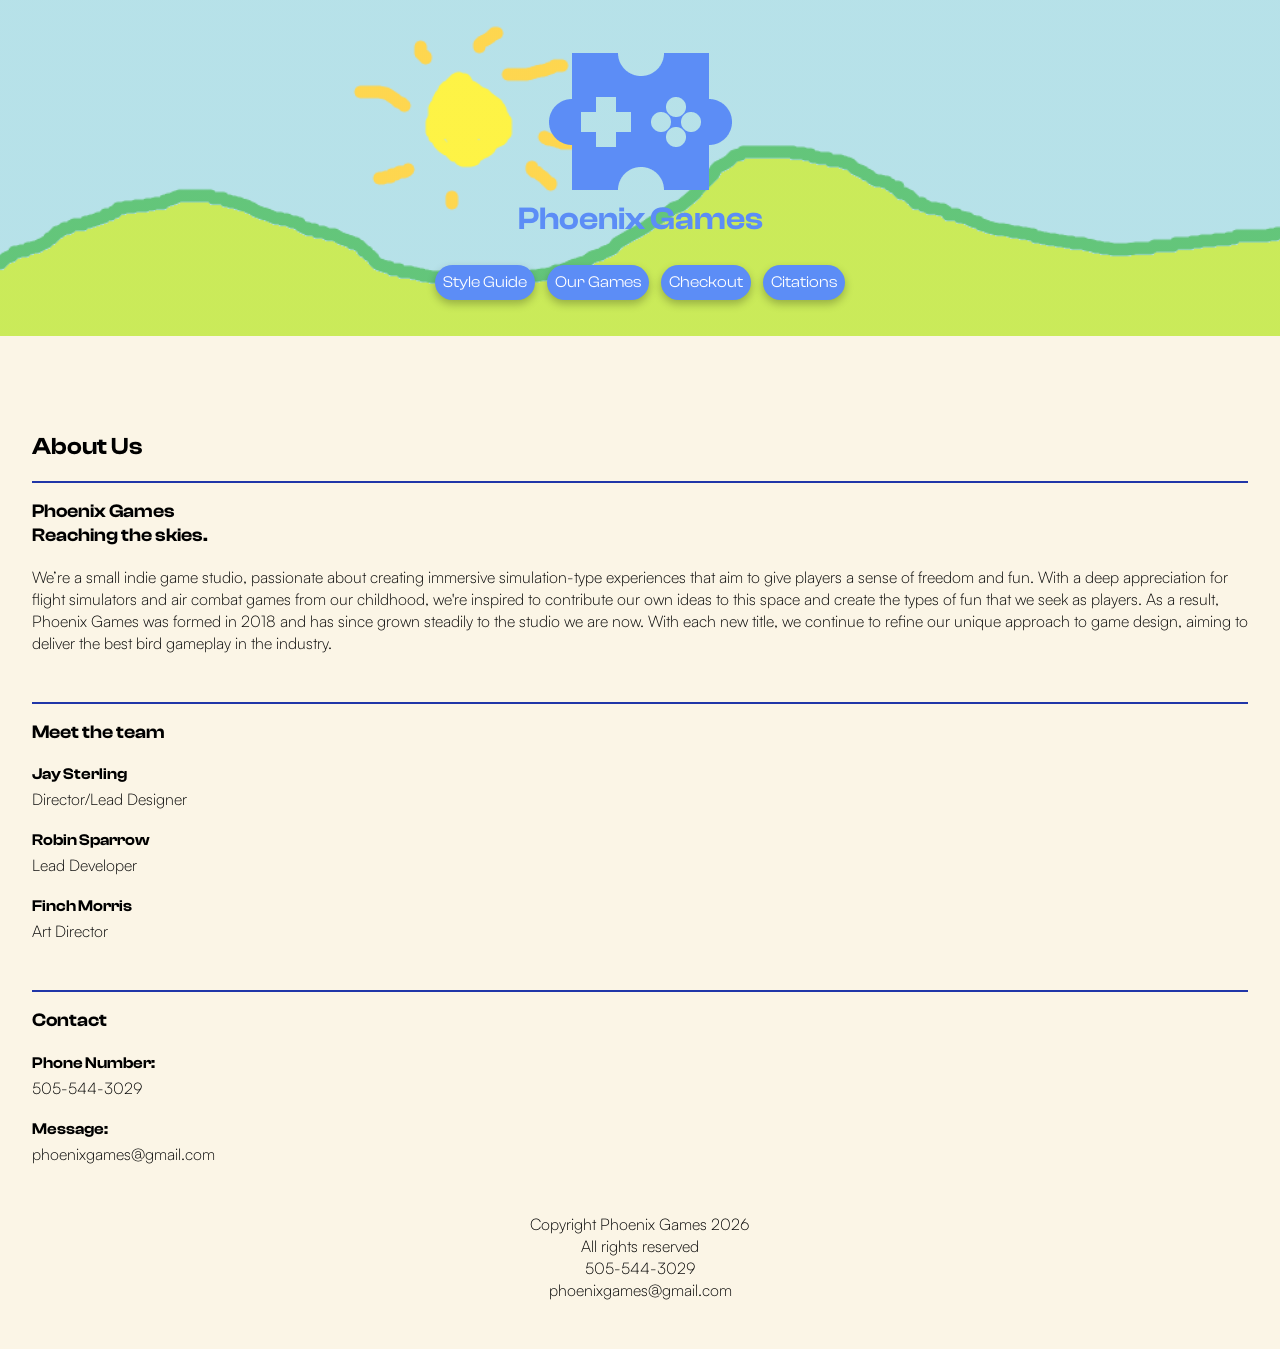
==== P1-Style_Guide_Template/P1-Style_Guide_Template/about.html @ 2de5372e "Added about page & basic footer" ====
<!doctype html>
<html lang="en">
  <head>
    <meta charset="utf-8" />
    <title>About Us</title>

    <link href="css/main.css" type="text/css" rel="stylesheet" />
    <link href="css/fonts.css" type="text/css" rel="stylesheet" />
  </head>

  <body>
    <header>
          <div class="main-nav">
            <div class="logo-items">
              <h1>
                <!-- **TO CHANGE HERO IMAGE TO AN ACTUAL HERO IMAGE -->
                <img class="logo-image" src="img/CompanyLogo.png" alt="Company Logo" /> <br />
                Phoenix Games
              </h1>
            </div>
            <nav class="nav-buttons">
              <a href="index.html" class="button-nav"> Style Guide</a>
              <a href="product-listing.html" class="button-nav">Our Games</a>
              <a href="checkout.html" class="button-nav">Checkout</a>
              <a href="index.html#citations" class="button-nav">Citations</a>
            </nav>
          </div>
    </header>

    <section id="company">
      <h2>About Us</h2>

      <section class="element">
        <h3>Phoenix Games <br /> Reaching the skies.</h3>
        <p>
          We’re a small indie game studio, passionate about creating immersive simulation-type experiences that aim to give players a sense of freedom and fun.
          With a deep appreciation for flight simulators and air combat games from our childhood, we're inspired to contribute our own ideas to this space and create the types of fun that we seek as players.
          As a result, Phoenix Games was formed in 2018 and has since grown steadily to the studio we are now. With each new title, we continue to refine our unique approach to game design, aiming to deliver the best bird gameplay in the industry.
        </p>
      </section>

      <section class="element">
        <h3>Meet the team</h3>

        <h4>Jay Sterling</h4>
        <p>Director/Lead Designer</p>

        <h4>Robin Sparrow</h4>
        <p>Lead Developer</p>

        <h4>Finch Morris</h4>
        <p>Art Director</p>
      </section>

      <section class="element">
        <h3>Contact</h3>
        <h4>Phone Number: </h4>
        <p>505-544-3029</p>

        <h4>Message: </h4>
        <p>phoenixgames@gmail.com</p>
      </section>

      <footer>
        <p class="footer-info">
            Copyright Phoenix Games 2026<br />
            All rights reserved<br />
            505-544-3029<br />
            phoenixgames@gmail.com
        </p>
      </footer>
  </body>
</html>
---- P1-Style_Guide_Template/P1-Style_Guide_Template/css/main.css ----
/*
  STYLE GUIDE STYLING 
  Default styling for the style guide 
*/
body {
  background-color: #fbf5e6;
  font-family: "Satoshi";
  font-weight: normal;
  margin: 0;
  padding: 2rem;
}

.element {
  padding-bottom: 2rem;
  border-top-width: 0.15rem;
  border-top-style: solid;
  border-top-color: #2036a8;
}

h1,
h2,
h3,
h4,
h5,
h6 {
  font-family: "Clash Display";
  font-weight: bold;
}

h1 {
  color: #5c8df6;
}

h2 {
  margin-top: 6rem;
}

h3 {
  margin-top: 1rem;
}

h4 {
  margin-bottom: 0.25rem;
}

p {
  font-family: "Satoshi";
  font-weight: lighter;
  margin-top: 0;
}

/* In-text links */
p a {
  color: #5c8df6;
  transition-duration: 0.5s;
}

p a:hover,
p a:focus {
  color: #ff7a00;
  text-decoration: none;
}

nav a {
  color: #5c8df6;
  transition-duration: 0.5s;
}

nav a:hover,
nav a:focus {
  color: #ff7a00;
  text-decoration: none;
}

code {
  background-color: #5c8df680; /* '80' at the end means 50% opacity */
  color: #2036a8;
  padding: 0.5rem;
  display: block;
}

/* 
  INTERACTIVE ELEMENTS -------------------
*/

/* Styling for the input buttons */
.button-input {
  display: inline-block;
  padding: 0.5rem;

  color: white;
  background-color: #ff7a00;

  text-decoration: none;
  font-family: "Clash Display";

  border-radius: 25px;
  box-shadow: 0 4px 8px rgba(0, 0, 0, 0.2); /* horizontal offset | vertical offset | blur radius | color */

  transition-duration: 0.5s;
}

.button-input:hover,
.button-input:focus,
.submit-button:hover,
.submit-button:focus,
.reset-button:hover,
.reset-button:focus {
  color: white;
  /* background-color: #FFD21F; */
  scale: 1.05;
}

.button-input:active,
.submit-button:active,
.reset-button:active,
.button-nav:active {
  filter: brightness(0.75);
}

/* Styling for the navigation buttons */
.button-nav {
  display: inline-block;
  padding: 0.5rem;
  margin: 0.25rem;

  color: white;
  background-color: #5c8df6;

  text-decoration: none;
  font-family: "Clash Display";

  border-radius: 25px;
  box-shadow: 0 4px 8px rgba(0, 0, 0, 0.25); /* horizontal offset | vertical offset | blur radius | color */

  transition-duration: 0.5s;
}

.button-nav:hover,
.button-nav:focus {
  color: white;
  background-color: #2036a8;
  scale: 1.05;
}

/* Submit Button */
.submit-button {
  display: inline-block;
  padding: 0.5rem;

  color: white;
  background-color: #ff7a00;

  text-decoration: none;
  font-family: "Clash Display";

  border-radius: 25px;
  box-shadow: 0 4px 8px rgba(0, 0, 0, 0.2); /* horizontal offset | vertical offset | blur radius | color */

  transition-duration: 0.5s;

  border: none;
  outline: none;
}

/* Reset Button */
.reset-button {
  display: inline-block;
  padding: 0.5rem;

  color: white;
  background-color: #5c8df6;

  text-decoration: none;
  font-family: "Clash Display";

  border-radius: 25px;
  box-shadow: 0 4px 8px rgba(0, 0, 0, 0.2); /* horizontal offset | vertical offset | blur radius | color */

  transition-duration: 0.5s;

  border: none;
  outline: none;
}

/* Image Link */
.image-link {
  transition-duration: 0.5s;
  object-fit: cover;
  object-position: center;
}

.image-link:hover,
.image-link:focus,
.button-nav:hover,
.button-nav:focus {
  /* background-color: #FFD21F; */
  scale: 1.05;
}

.button-nav-alt:hover,
.button-nav-alt:focus {
  background-color: #2036a8;
  scale: 1.05;
  box-shadow: 0 4px 8px rgba(0, 0, 0, 0.25);
  transition-duration: 0.25s;
}

/* Form Stuff */
form {
  /* margin-top: 0.25rem; */
  padding: 0.5rem;
}

/* Radio Inputs: */

/* This forum was used for reference on chaning the appearance of radio buttons: 
https://stackoverflow.com/questions/4253920/how-do-i-change-the-color-of-radio-buttons */
input[type="radio"]:after {
  width: 15px;
  height: 15px;
  border-radius: 15px;
  top: -2px;
  left: -1px;
  position: relative;
  background-color: #5c8df6;
  content: "";
  display: inline-block;
  visibility: visible;
  border: 2px solid #2036a8;
  place-content: center;
  vertical-align: middle;
  transition-duration: 0.25s;
}

input[type="radio"]:checked:after {
  position: relative;
  background-color: #ffd21f;
  border: 2px solid #ff7a00;
}

input[type="radio"]:not(:disabled):hover {
  scale: 1.05;
  box-shadow: 0 4px 8px rgba(0, 0, 0, 0.25);
  transition-duration: 0.25s;
}

/* Text Inputs */
.form-input {
  font-family: "Satoshi";
  background-color: #5c8df6;
  border: 2px solid #2036a8;
  padding: 0.5rem;
  margin-top: 0.5rem;
  transition-duration: 0.5s;
  width: 20rem;
  border-radius: 0.5rem;
}

.form-input:active,
.form-input:hover,
.form-input:focus {
  outline: none;
  background-color: #ffd21f;
  border: 2px solid #ff7a00;
  color: black;
  box-shadow: inset 0 4px 8px rgba(0, 0, 0, 0.25);
}

/* To learn how to edit the style of placeholder text in an input text area, I referred to this online forum:
https://stackoverflow.com/questions/43793639/change-placeholder-text-color-of-textarea */
.form-input::placeholder {
  color: white;
}

/* To learn how to edit the style a textarea when inputted, I referred to this online documentation:
https://developer.mozilla.org/en-US/docs/Web/CSS/Reference/Selectors/:placeholder-shown */
.form-input:not(:placeholder-shown) {
  border: 2px solid #ff7a00;
  background-color: #ffd21f;
  color: black;
  transition-duration: 0.5s;
}

label {
  font-weight: bold;
  color: #5c8df6;
}

/* 
  TEXT ELEMENTS -------------------
*/

/* 
  COMBINED ELEMENTS -------------------
*/

.main-nav {
  display: flex;
  flex-direction: column;
  align-items: center;
  text-align: center;
  margin-bottom: 2rem;
  padding: 2rem;
  background-image:
    linear-gradient(
      to right,
      rgba(251, 245, 230, 0.3) 33%,
      rgba(251, 245, 230, 0.3)
    ),
    url("../img/SkyBanner.png");
  background-repeat: no-repeat;
  background-size: cover;

  /* Pushes header to screen edge, while keeping page padding */
  width: 100%;
  margin-left: -2rem;
  margin-top: -2rem;
}

.product-name {
  color: #ff7a00;
}

.product-image {
  border-radius: 1em;
  border: 0.2em solid #ffd21f;
}

.product-list-flexbox {
  display: flex;
  gap: 20px;
  flex-wrap: wrap;
}

.product-list-description {
  max-width: 20rem;
}

.product-list-item {
  text-decoration: none;
  transition-duration: 0.5s;
  max-width: 20rem;
}

.product-list-item:hover,
.product-list-item:focus {
  scale: 1.05;
}

.flex-container {
  display: flex;
  gap: 20px;
  flex-wrap: wrap;
}

.half-screen-element {
  padding-bottom: 2rem;
  border-top-width: 0.15rem;
  width: 40%;
}

.checkout-table {
  border: 3px solid #ff7a00;
  border-collapse: separate;
  border-spacing: 0;
  background-color: white;
  border-radius: 25px;
  overflow: hidden;
  box-shadow: 0 4px 8px rgba(0, 0, 0, 0.2);
  font-family: "Satoshi";
  margin-bottom: 1.5rem;
}

.game-cell {
  text-align: center;
}

.game-name {
  display: block;
  font-family: "Clash Display";
  color: #ff7a00;
  font-weight: bold;
}

.checkout-table th {
  background-color: #5c8df6;
  color: white;
  font-family: "Clash Display";
  padding: 1rem;
  text-align: center;
  font-size: 1.1rem;
}

.checkout-table td {
  position: relative;
  padding: 1rem;
  margin: 0 auto;
}

.checkout-table img {
  display: block;
  width: 8em;
  margin: 0.5rem auto 0;
  border-radius: 1em;
  border: 0.2em solid #ffd21f;
}
.total-row th {
  background-color: #ffd21f;
  color: #2036a8;
}

.logo-items img {
  width: 20vw;
  max-width: 183px;
  height: auto;
}

footer {
  text-align: center;
}
---- P1-Style_Guide_Template/P1-Style_Guide_Template/css/fonts.css ----
/* Clash Display */
@font-face {
    font-family: 'Clash Display';
    font-weight: 400;
    font-style: normal;
    src: url('../fonts/Clash Display/ClashDisplay-Regular.otf');
}

@font-face {
    font-family: 'Clash Display';
    font-weight: 500;
    font-style: normal;
    src: url('../fonts/Clash Display/ClashDisplay-Medium.otf');
}

@font-face {
    font-family: 'Clash Display';
    font-weight: 300;
    font-style: normal;
    src: url('../fonts/Clash Display/ClashDisplay-Light.otf');
}

@font-face {
    font-family: 'Clash Display';
    font-weight: 200;
    font-style: normal;
    src: url('../fonts/Clash Display/ClashDisplay-Extralight.otf');
}

@font-face {
    font-family: 'Clash Display';
    font-weight: 900;
    font-style: normal;
    src: url('../fonts/Clash Display/ClashDisplay-Bold.otf');
}

@font-face {
    font-family: 'Clash Display';
    font-weight: 700;
    font-style: normal;
    src: url('../fonts/Clash Display/ClashDisplay-Semibold.otf');
}


/* Satoshi */

@font-face {
    font-family: 'Satoshi';
    font-weight: 300;
    font-style: normal;
    src: url('../fonts/Satoshi/Satoshi-Light.otf');
}

@font-face {
    font-family: 'Satoshi';
    font-weight: 400;
    font-style: normal;
    src: url('../fonts/Satoshi/Satoshi-Regular.otf');
}

@font-face {
    font-family: 'Satoshi';
    font-weight: 400;
    font-style: italic;
    src: url('../fonts/Satoshi/Satoshi-Italic.otf');
}

@font-face {
    font-family: 'Satoshi';
    font-weight: 500;
    font-style: normal;
    src: url('../fonts/Satoshi/Satoshi-Medium.otf');
}

@font-face {
    font-family: 'Satoshi';
    font-weight: 500;
    font-style: italic;
    src: url('../fonts/Satoshi/Satoshi-MediumItalic.otf');
}

@font-face {
    font-family: 'Satoshi';
    font-weight: 700;
    font-style: normal;
    src: url('../fonts/Satoshi/Satoshi-Bold.otf');
}

@font-face {
    font-family: 'Satoshi';
    font-weight: 700;
    font-style: italic;
    src: url('../fonts/Satoshi/Satoshi-BoldItalic.otf');
}

@font-face {
    font-family: 'Satoshi';
    font-weight: 900;
    font-style: normal;
    src: url('../fonts/Satoshi/Satoshi-Black.otf');
}

@font-face {
    font-family: 'Satoshi';
    font-weight: 900;
    font-style: italic;
    src: url('../fonts/Satoshi/Satoshi-BlackItalic.otf');
}
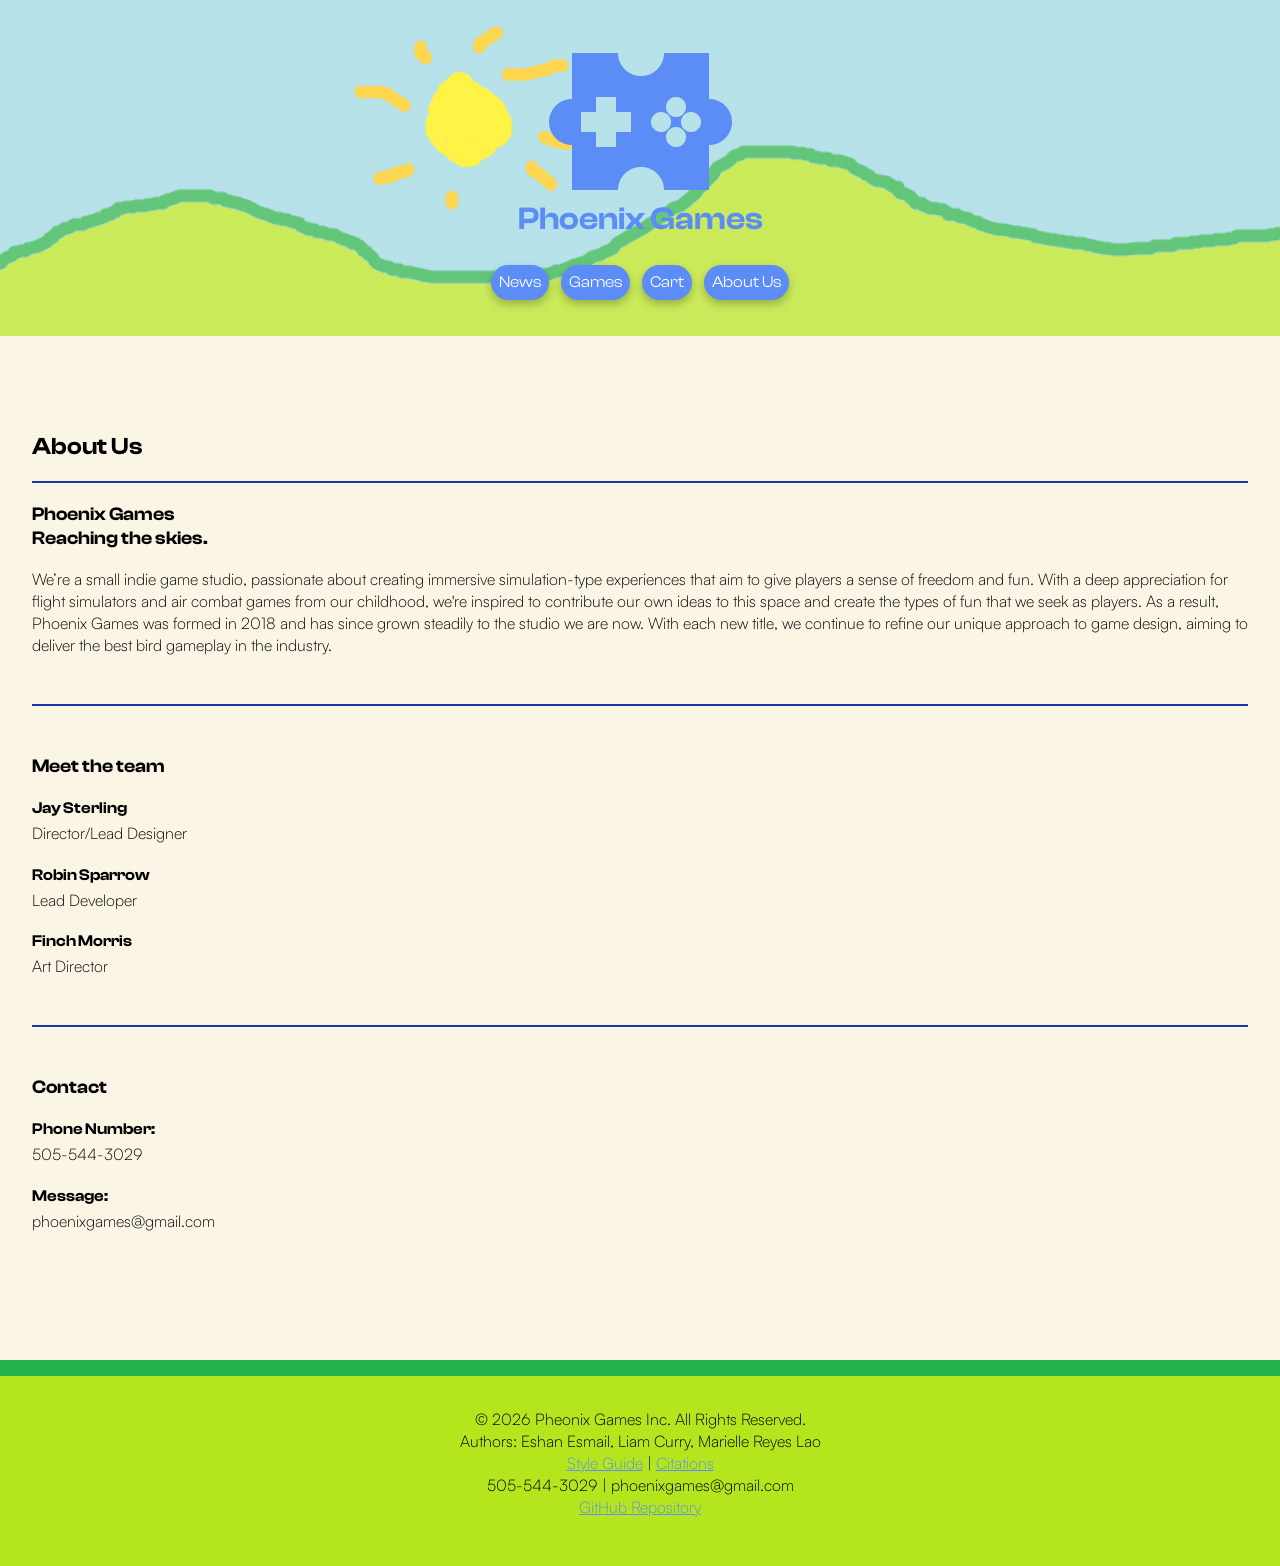
==== commit 8f70626c: "Merge fixes, tweaks, and improvements - Unified main navigations and footers - Made header margins c" ====
--- a/P1-Style_Guide_Template/P1-Style_Guide_Template/about.html
+++ b/P1-Style_Guide_Template/P1-Style_Guide_Template/about.html
@@ -9,27 +9,26 @@
   </head>
 
   <body>
-    <header>
-          <div class="main-nav">
-            <div class="logo-items">
-              <h1>
-                <!-- **TO CHANGE HERO IMAGE TO AN ACTUAL HERO IMAGE -->
-                <img class="logo-image" src="img/CompanyLogo.png" alt="Company Logo" /> <br />
-                Phoenix Games
-              </h1>
-            </div>
-            <nav class="nav-buttons">
-              <a href="index.html" class="button-nav"> Style Guide</a>
-              <a href="product-listing.html" class="button-nav">Our Games</a>
-              <a href="checkout.html" class="button-nav">Checkout</a>
-              <a href="index.html#citations" class="button-nav">Citations</a>
-            </nav>
-          </div>
+    <!-- NAV -->
+    <header id="header">
+      <div class="main-nav">
+        <div class="logo-items">
+          <h1>
+            <img class="logo-image" src="img/CompanyLogo.png" alt="Company Logo" /> <br />
+            Phoenix Games
+          </h1>
+        </div>
+        <nav class="nav-buttons">
+          <a href="index.html#events" class="button-nav">News</a>
+          <a href="index.html#product-list" class="button-nav">Games</a>
+          <a href="checkout.html" class="button-nav">Cart</a>
+          <a href="about.html" class="button-nav">About Us</a>
+        </nav>
+      </div>
     </header>
 
     <section id="company">
-      <h2>About Us</h2>
-
+      <h2 class="header-margin">About Us</h2>
       <section class="element">
         <h3>Phoenix Games <br /> Reaching the skies.</h3>
         <p>
@@ -40,7 +39,7 @@
       </section>
 
       <section class="element">
-        <h3>Meet the team</h3>
+        <h3 class="header-margin2">Meet the team</h3>
 
         <h4>Jay Sterling</h4>
         <p>Director/Lead Designer</p>
@@ -53,21 +52,24 @@
       </section>
 
       <section class="element">
-        <h3>Contact</h3>
+        <h3 class="header-margin2">Contact</h3>
         <h4>Phone Number: </h4>
         <p>505-544-3029</p>
 
         <h4>Message: </h4>
         <p>phoenixgames@gmail.com</p>
       </section>
+    </section>
 
-      <footer>
-        <p class="footer-info">
-            Copyright Phoenix Games 2026<br />
-            All rights reserved<br />
-            505-544-3029<br />
-            phoenixgames@gmail.com
-        </p>
-      </footer>
+    <footer>
+      <p class="footer-info">
+        © 2026 Pheonix Games Inc. All Rights Reserved.<br/>
+        Authors: Eshan Esmail, Liam Curry, Marielle Reyes Lao<br/>
+        <a href="styleguide/styleguide.html">Style Guide</a> | <a href="styleguide/styleguide.html#citations">Citations</a><br/>
+        505-544-3029 | phoenixgames@gmail.com<br/>
+        <a href="https://github.com/Kretaceous/IAT-339_P01">GitHub Repository</a>
+      </p>
+    </footer>
+
   </body>
 </html>
--- a/P1-Style_Guide_Template/P1-Style_Guide_Template/css/main.css
+++ b/P1-Style_Guide_Template/P1-Style_Guide_Template/css/main.css
@@ -31,12 +31,12 @@
   color: #5c8df6;
 }
 
-h2 {
+.header-margin {
   margin-top: 6rem;
 }
 
-h3 {
-  margin-top: 1rem;
+.header-margin2 {
+  margin-top: 3rem;
 }
 
 h4 {
@@ -57,6 +57,7 @@
 
 p a:hover,
 p a:focus {
+  outline: none;
   color: #ff7a00;
   text-decoration: none;
 }
@@ -73,7 +74,8 @@
 }
 
 code {
-  background-color: #5c8df680; /* '80' at the end means 50% opacity */
+  background-color: #5c8df680;
+  /* '80' at the end means 50% opacity */
   color: #2036a8;
   padding: 0.5rem;
   display: block;
@@ -94,8 +96,10 @@
   text-decoration: none;
   font-family: "Clash Display";
 
+  outline: none;
   border-radius: 25px;
-  box-shadow: 0 4px 8px rgba(0, 0, 0, 0.2); /* horizontal offset | vertical offset | blur radius | color */
+  box-shadow: 0 4px 8px rgba(0, 0, 0, 0.2);
+  /* horizontal offset | vertical offset | blur radius | color */
 
   transition-duration: 0.5s;
 }
@@ -107,7 +111,7 @@
 .reset-button:hover,
 .reset-button:focus {
   color: white;
-  /* background-color: #FFD21F; */
+  background-color: #d25000;
   scale: 1.05;
 }
 
@@ -130,8 +134,10 @@
   text-decoration: none;
   font-family: "Clash Display";
 
+  outline: none;
   border-radius: 25px;
-  box-shadow: 0 4px 8px rgba(0, 0, 0, 0.25); /* horizontal offset | vertical offset | blur radius | color */
+  box-shadow: 0 4px 8px rgba(0, 0, 0, 0.25);
+  /* horizontal offset | vertical offset | blur radius | color */
 
   transition-duration: 0.5s;
 }
@@ -155,7 +161,8 @@
   font-family: "Clash Display";
 
   border-radius: 25px;
-  box-shadow: 0 4px 8px rgba(0, 0, 0, 0.2); /* horizontal offset | vertical offset | blur radius | color */
+  box-shadow: 0 4px 8px rgba(0, 0, 0, 0.2);
+  /* horizontal offset | vertical offset | blur radius | color */
 
   transition-duration: 0.5s;
 
@@ -175,7 +182,8 @@
   font-family: "Clash Display";
 
   border-radius: 25px;
-  box-shadow: 0 4px 8px rgba(0, 0, 0, 0.2); /* horizontal offset | vertical offset | blur radius | color */
+  box-shadow: 0 4px 8px rgba(0, 0, 0, 0.2);
+  /* horizontal offset | vertical offset | blur radius | color */
 
   transition-duration: 0.5s;
 
@@ -303,11 +311,9 @@
   margin-bottom: 2rem;
   padding: 2rem;
   background-image:
-    linear-gradient(
-      to right,
+    linear-gradient(to right,
       rgba(251, 245, 230, 0.3) 33%,
-      rgba(251, 245, 230, 0.3)
-    ),
+      rgba(251, 245, 230, 0.3)),
     url("../img/SkyBanner.png");
   background-repeat: no-repeat;
   background-size: cover;
@@ -318,16 +324,20 @@
   margin-top: -2rem;
 }
 
+/* Product list stuff */
 .product-name {
+  margin-top: 3rem;
   color: #ff7a00;
 }
 
 .product-image {
   border-radius: 1em;
   border: 0.2em solid #ffd21f;
+  object-fit: fill;
 }
 
 .product-list-flexbox {
+  justify-content: center;
   display: flex;
   gap: 20px;
   flex-wrap: wrap;
@@ -346,12 +356,39 @@
 .product-list-item:hover,
 .product-list-item:focus {
   scale: 1.05;
+}
+
+/* Event List stuff */
+.event-name {
+  margin-top: 3rem;
+  color: #5c8df6;
+}
+
+.event-image {
+  border-radius: 1em;
+  border: 0.2em solid #5c8df6;
+  object-fit: fill;
+}
+
+.event-list-description {
+  max-width: 25rem;
+}
+
+.event-list-item {
+  text-decoration: none;
+  transition-duration: 0.5s;
+  max-width: 25rem;
 }
 
 .flex-container {
   display: flex;
   gap: 20px;
   flex-wrap: wrap;
+}
+
+.event-list-item:hover,
+.event-list-item:focus {
+  scale: 1.05;
 }
 
 .half-screen-element {
@@ -405,6 +442,7 @@
   border-radius: 1em;
   border: 0.2em solid #ffd21f;
 }
+
 .total-row th {
   background-color: #ffd21f;
   color: #2036a8;
@@ -418,5 +456,47 @@
 
 footer {
   text-align: center;
-}
-    +  margin-top: 5rem;
+  background-color: #B5E61D;
+  border-top: 1rem solid #22B14C;
+
+  /* Pushes footer to screen edge, while keeping page padding */
+  width: 100%;
+  margin-left: -2rem;
+  margin-bottom: -4rem;
+  padding: 2rem;
+}
+
+/* NEW CSS things for Detail Product Page */
+.game-info dt {
+  font-family: "Clash Display";
+  font-weight: bold;
+}
+
+.game-info dd {
+  margin: 0 0 1rem;
+}
+
+.game-cta {
+  margin-top: 2rem;
+  padding-top: 1.5rem;
+  border-top: 0.15rem solid #2036a8;
+}
+
+.centered {
+  display: flex;
+  justify-content: center;
+  text-align: left;
+  padding-top: 1rem;
+}
+
+.centered dd dt {
+  font-weight: bold;
+  margin-left: 0;
+}
+
+@media (max-width: 700px) {
+  .half-screen-element {
+    width: 100%;
+  }
+}
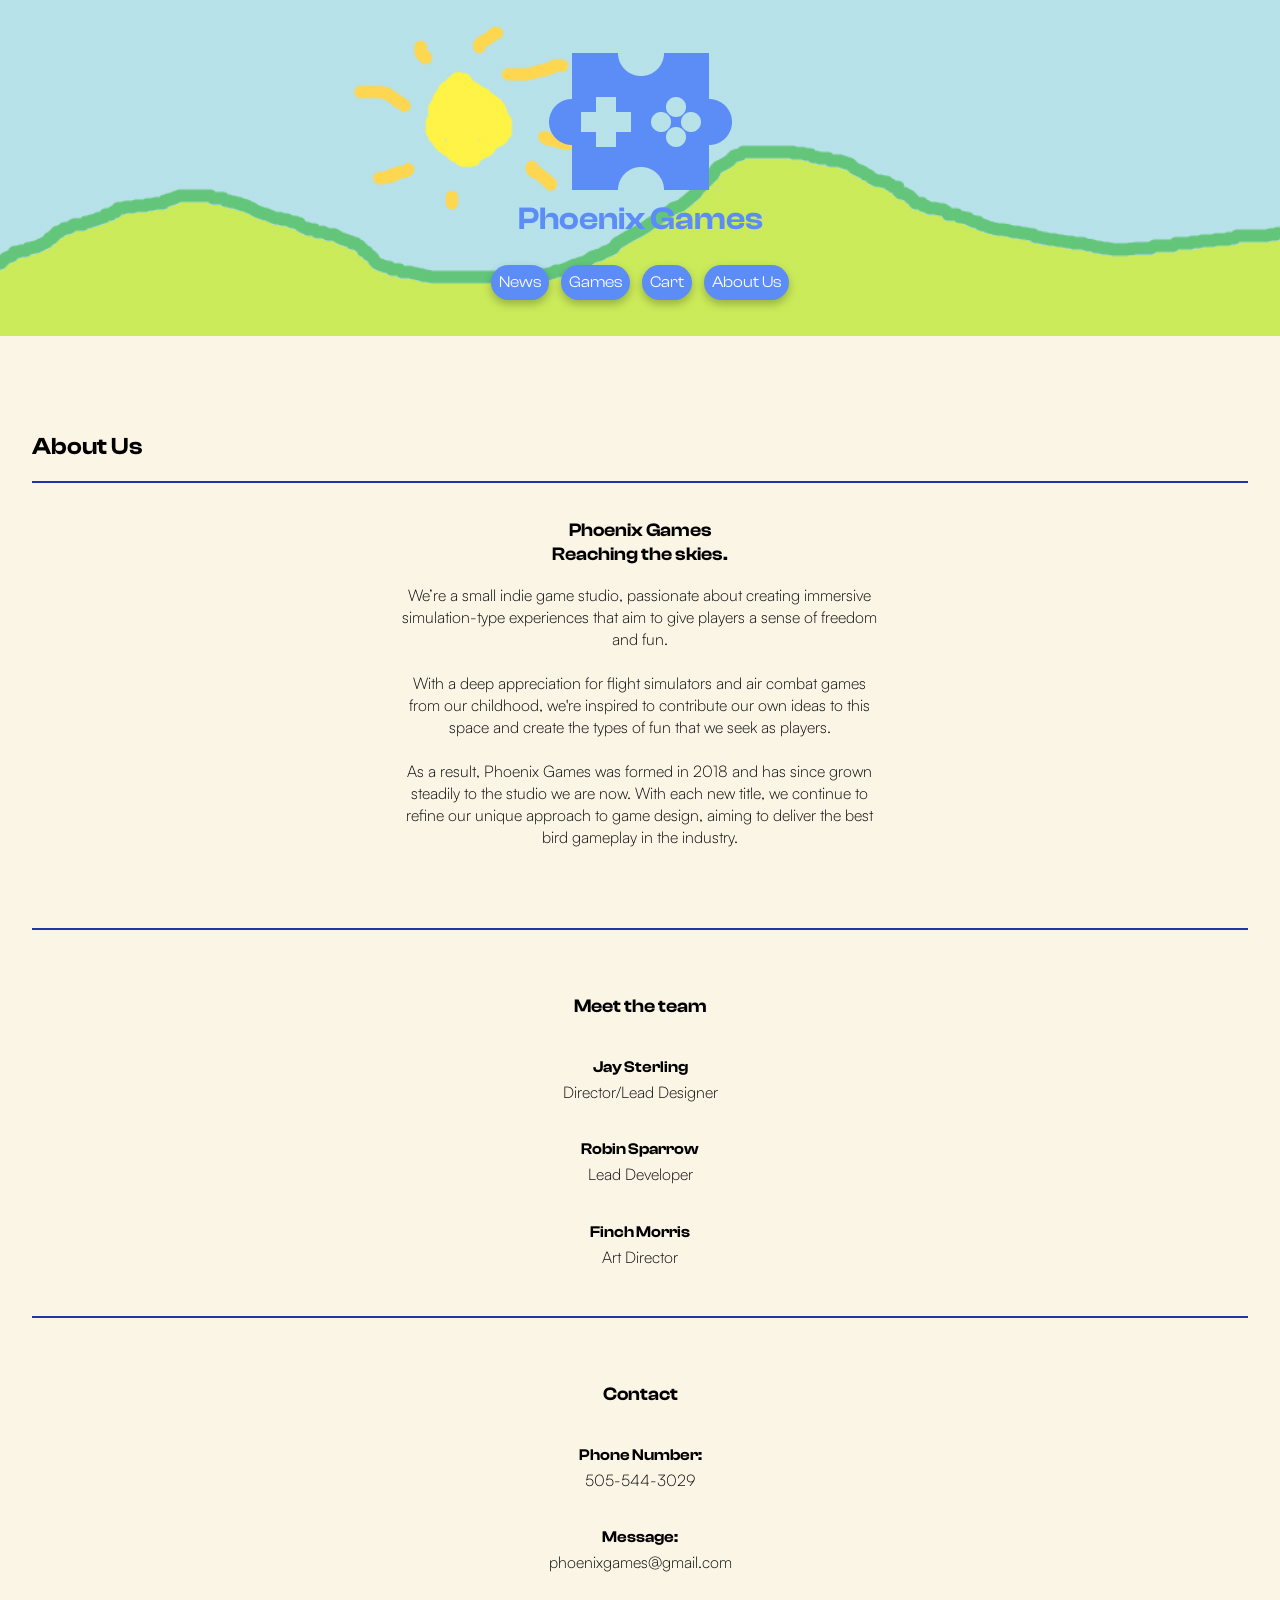
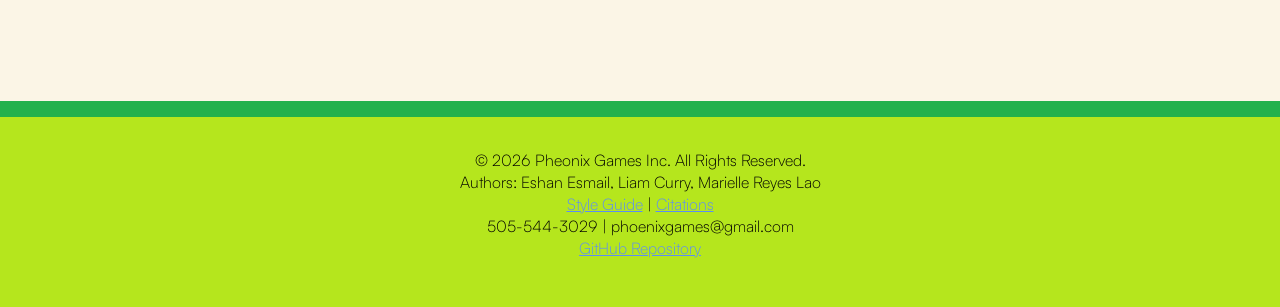
==== commit 82330593: "About Page Tweaks + Our own citations" ====
--- a/P1-Style_Guide_Template/P1-Style_Guide_Template/about.html
+++ b/P1-Style_Guide_Template/P1-Style_Guide_Template/about.html
@@ -29,16 +29,16 @@
 
     <section id="company">
       <h2 class="header-margin">About Us</h2>
-      <section class="element">
+      <section class="element stack-container">
         <h3>Phoenix Games <br /> Reaching the skies.</h3>
-        <p>
-          We’re a small indie game studio, passionate about creating immersive simulation-type experiences that aim to give players a sense of freedom and fun.
-          With a deep appreciation for flight simulators and air combat games from our childhood, we're inspired to contribute our own ideas to this space and create the types of fun that we seek as players.
+        <p class="half-screen-element">
+          We’re a small indie game studio, passionate about creating immersive simulation-type experiences that aim to give players a sense of freedom and fun. <br/><br/>
+          With a deep appreciation for flight simulators and air combat games from our childhood, we're inspired to contribute our own ideas to this space and create the types of fun that we seek as players.<br/><br/>
           As a result, Phoenix Games was formed in 2018 and has since grown steadily to the studio we are now. With each new title, we continue to refine our unique approach to game design, aiming to deliver the best bird gameplay in the industry.
         </p>
       </section>
 
-      <section class="element">
+      <section class="element stack-container">
         <h3 class="header-margin2">Meet the team</h3>
 
         <h4>Jay Sterling</h4>
@@ -51,7 +51,7 @@
         <p>Art Director</p>
       </section>
 
-      <section class="element">
+      <section class="element stack-container">
         <h3 class="header-margin2">Contact</h3>
         <h4>Phone Number: </h4>
         <p>505-544-3029</p>
--- a/P1-Style_Guide_Template/P1-Style_Guide_Template/css/main.css
+++ b/P1-Style_Guide_Template/P1-Style_Guide_Template/css/main.css
@@ -353,6 +353,16 @@
   max-width: 20rem;
 }
 
+.product-image-link:focus,
+.product-image-link:hover {
+  outline: none;
+}
+
+.product-image-link:focus img,
+.product-image-link:hover img {
+  border: 0.2em solid #5c8df6;
+}
+
 .product-list-item:hover,
 .product-list-item:focus {
   scale: 1.05;
@@ -378,6 +388,16 @@
   text-decoration: none;
   transition-duration: 0.5s;
   max-width: 25rem;
+}
+
+.event-image-link:focus,
+.event-image-link:hover {
+  outline: none;
+}
+
+.event-image-link:focus img,
+.event-image-link:hover img {
+  border: 0.2em solid #ffd21f;
 }
 
 .flex-container {
@@ -483,10 +503,19 @@
   border-top: 0.15rem solid #2036a8;
 }
 
+.stack-container {
+  display: flex;
+  flex-direction: column;
+  text-align: center;
+  align-items: center;
+  padding-top: 1rem;
+}
+
 .centered {
   display: flex;
   justify-content: center;
-  text-align: left;
+  align-items: center;
+  text-align: center;
   padding-top: 1rem;
 }
 
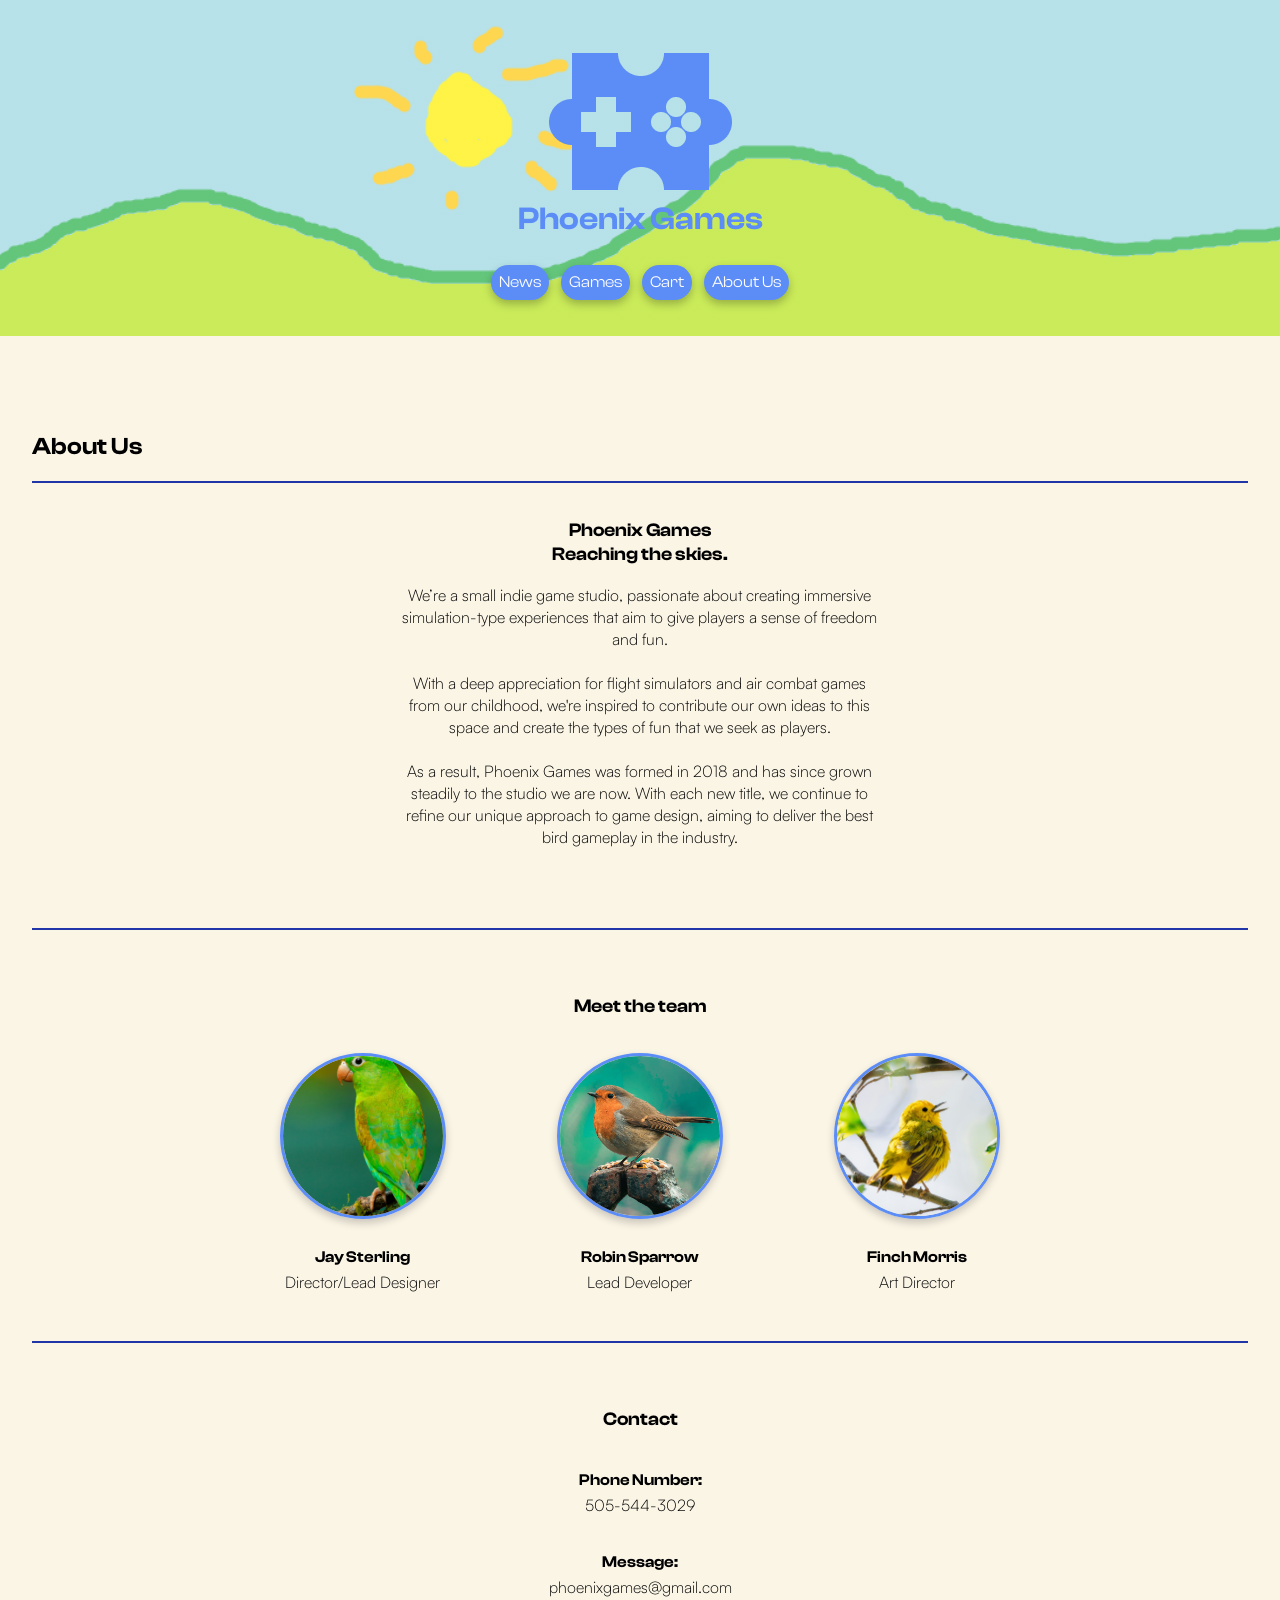
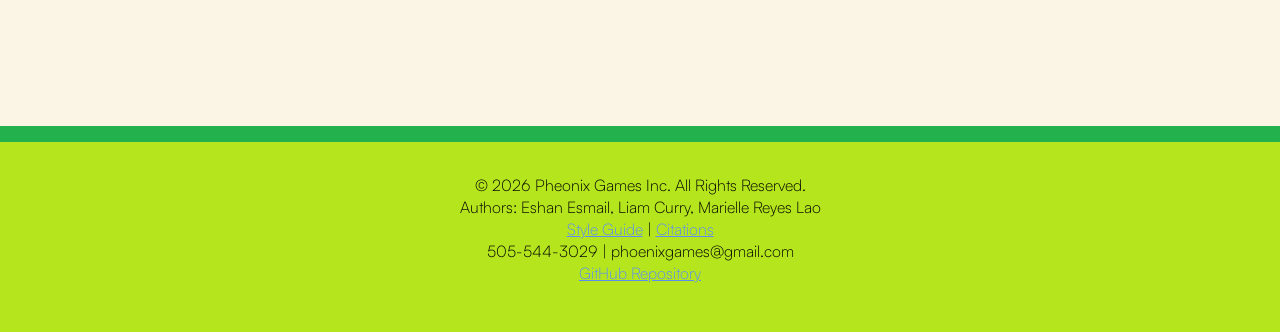
==== commit d0fe72cf: "meet the team images added" ====
--- a/P1-Style_Guide_Template/P1-Style_Guide_Template/about.html
+++ b/P1-Style_Guide_Template/P1-Style_Guide_Template/about.html
@@ -14,7 +14,12 @@
       <div class="main-nav">
         <div class="logo-items">
           <h1>
-            <img class="logo-image" src="img/CompanyLogo.png" alt="Company Logo" /> <br />
+            <img
+              class="logo-image"
+              src="img/CompanyLogo.png"
+              alt="Company Logo"
+            />
+            <br />
             Phoenix Games
           </h1>
         </div>
@@ -30,46 +35,81 @@
     <section id="company">
       <h2 class="header-margin">About Us</h2>
       <section class="element stack-container">
-        <h3>Phoenix Games <br /> Reaching the skies.</h3>
+        <h3>
+          Phoenix Games <br />
+          Reaching the skies.
+        </h3>
         <p class="half-screen-element">
-          We’re a small indie game studio, passionate about creating immersive simulation-type experiences that aim to give players a sense of freedom and fun. <br/><br/>
-          With a deep appreciation for flight simulators and air combat games from our childhood, we're inspired to contribute our own ideas to this space and create the types of fun that we seek as players.<br/><br/>
-          As a result, Phoenix Games was formed in 2018 and has since grown steadily to the studio we are now. With each new title, we continue to refine our unique approach to game design, aiming to deliver the best bird gameplay in the industry.
+          We’re a small indie game studio, passionate about creating immersive
+          simulation-type experiences that aim to give players a sense of
+          freedom and fun. <br /><br />
+          With a deep appreciation for flight simulators and air combat games
+          from our childhood, we're inspired to contribute our own ideas to this
+          space and create the types of fun that we seek as players.<br /><br />
+          As a result, Phoenix Games was formed in 2018 and has since grown
+          steadily to the studio we are now. With each new title, we continue to
+          refine our unique approach to game design, aiming to deliver the best
+          bird gameplay in the industry.
         </p>
       </section>
 
       <section class="element stack-container">
         <h3 class="header-margin2">Meet the team</h3>
 
-        <h4>Jay Sterling</h4>
-        <p>Director/Lead Designer</p>
+        <div class="team-grid">
+          <div class="team-card">
+            <img
+              class="team-avatar"
+              src="img/bird1.jpg"
+              alt="Blue jay, avatar for Jay Sterling"
+            />
+            <h4>Jay Sterling</h4>
+            <p>Director/Lead Designer</p>
+          </div>
 
-        <h4>Robin Sparrow</h4>
-        <p>Lead Developer</p>
+          <div class="team-card">
+            <img
+              class="team-avatar"
+              src="img/bird2.jpg"
+              alt="Robin, avatar for Robin Sparrow"
+            />
+            <h4>Robin Sparrow</h4>
+            <p>Lead Developer</p>
+          </div>
 
-        <h4>Finch Morris</h4>
-        <p>Art Director</p>
+          <div class="team-card">
+            <img
+              class="team-avatar"
+              src="img/bird3.jpg"
+              alt="Goldfinch, avatar for Finch Morris"
+            />
+            <h4>Finch Morris</h4>
+            <p>Art Director</p>
+          </div>
+        </div>
       </section>
 
       <section class="element stack-container">
         <h3 class="header-margin2">Contact</h3>
-        <h4>Phone Number: </h4>
+        <h4>Phone Number:</h4>
         <p>505-544-3029</p>
 
-        <h4>Message: </h4>
+        <h4>Message:</h4>
         <p>phoenixgames@gmail.com</p>
       </section>
     </section>
 
     <footer>
       <p class="footer-info">
-        © 2026 Pheonix Games Inc. All Rights Reserved.<br/>
-        Authors: Eshan Esmail, Liam Curry, Marielle Reyes Lao<br/>
-        <a href="styleguide/styleguide.html">Style Guide</a> | <a href="styleguide/styleguide.html#citations">Citations</a><br/>
-        505-544-3029 | phoenixgames@gmail.com<br/>
-        <a href="https://github.com/Kretaceous/IAT-339_P01">GitHub Repository</a>
+        © 2026 Pheonix Games Inc. All Rights Reserved.<br />
+        Authors: Eshan Esmail, Liam Curry, Marielle Reyes Lao<br />
+        <a href="styleguide/styleguide.html">Style Guide</a> |
+        <a href="styleguide/styleguide.html#citations">Citations</a><br />
+        505-544-3029 | phoenixgames@gmail.com<br />
+        <a href="https://github.com/Kretaceous/IAT-339_P01"
+          >GitHub Repository</a
+        >
       </p>
     </footer>
-
   </body>
 </html>
--- a/P1-Style_Guide_Template/P1-Style_Guide_Template/css/main.css
+++ b/P1-Style_Guide_Template/P1-Style_Guide_Template/css/main.css
@@ -311,9 +311,11 @@
   margin-bottom: 2rem;
   padding: 2rem;
   background-image:
-    linear-gradient(to right,
+    linear-gradient(
+      to right,
       rgba(251, 245, 230, 0.3) 33%,
-      rgba(251, 245, 230, 0.3)),
+      rgba(251, 245, 230, 0.3)
+    ),
     url("../img/SkyBanner.png");
   background-repeat: no-repeat;
   background-size: cover;
@@ -477,8 +479,8 @@
 footer {
   text-align: center;
   margin-top: 5rem;
-  background-color: #B5E61D;
-  border-top: 1rem solid #22B14C;
+  background-color: #b5e61d;
+  border-top: 1rem solid #22b14c;
 
   /* Pushes footer to screen edge, while keeping page padding */
   width: 100%;
@@ -524,8 +526,48 @@
   margin-left: 0;
 }
 
+/* Meet the Team - 3 column grid */
+.team-grid {
+  display: grid;
+  grid-template-columns: repeat(3, 1fr);
+  gap: 2rem;
+  width: 100%;
+  max-width: 50rem;
+  margin-top: 1rem;
+}
+
+.team-card {
+  display: flex;
+  flex-direction: column;
+  align-items: center;
+  text-align: center;
+  transition-duration: 0.5s;
+}
+
+.team-card:hover {
+  scale: 1.05;
+}
+
+.team-avatar {
+  width: 10rem;
+  height: 10rem;
+  object-fit: cover;
+  border-radius: 50%;
+  border: 0.2em solid #5c8df6;
+  box-shadow: 0 4px 8px rgba(0, 0, 0, 0.2);
+  margin-bottom: 0.5rem;
+  transition-duration: 0.5s;
+}
+
+.team-card:hover .team-avatar {
+  border-color: #ffd21f;
+}
+
 @media (max-width: 700px) {
   .half-screen-element {
     width: 100%;
   }
-}+  .team-grid {
+    grid-template-columns: 1fr;
+  }
+}
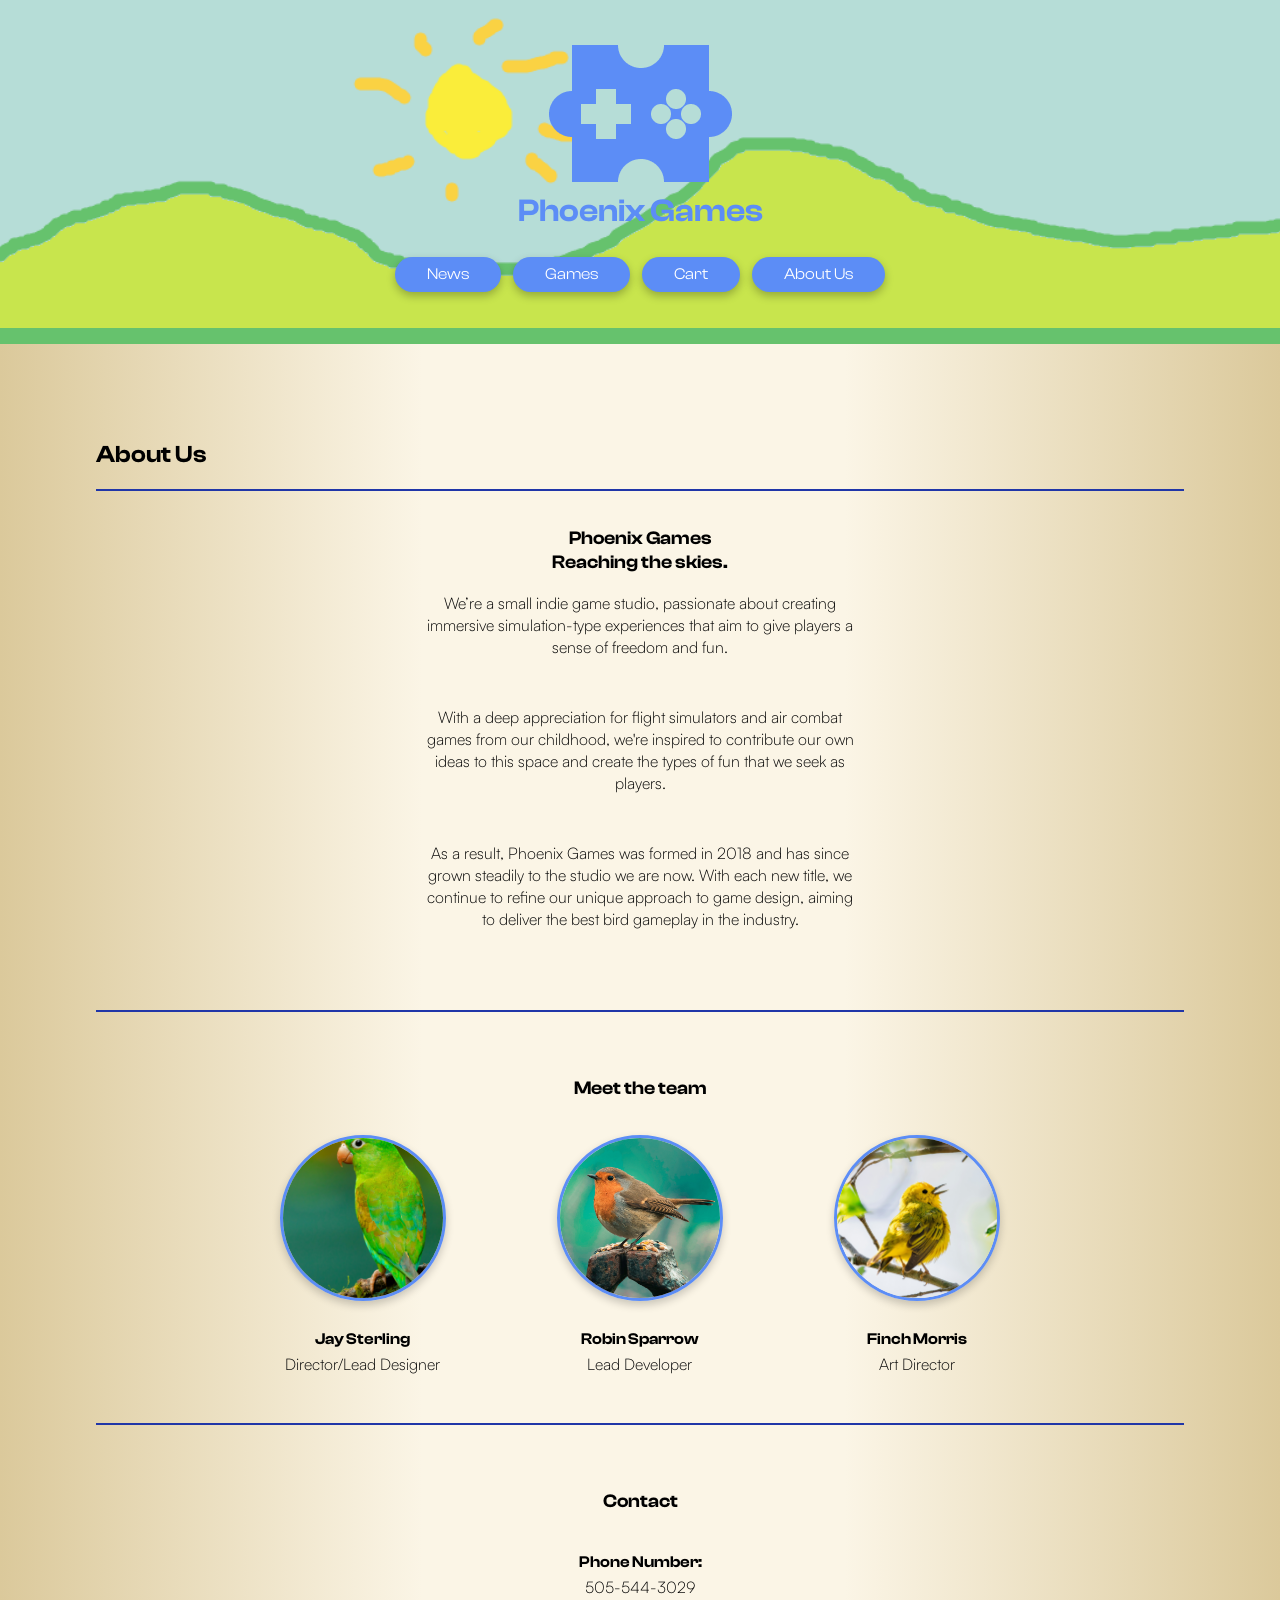
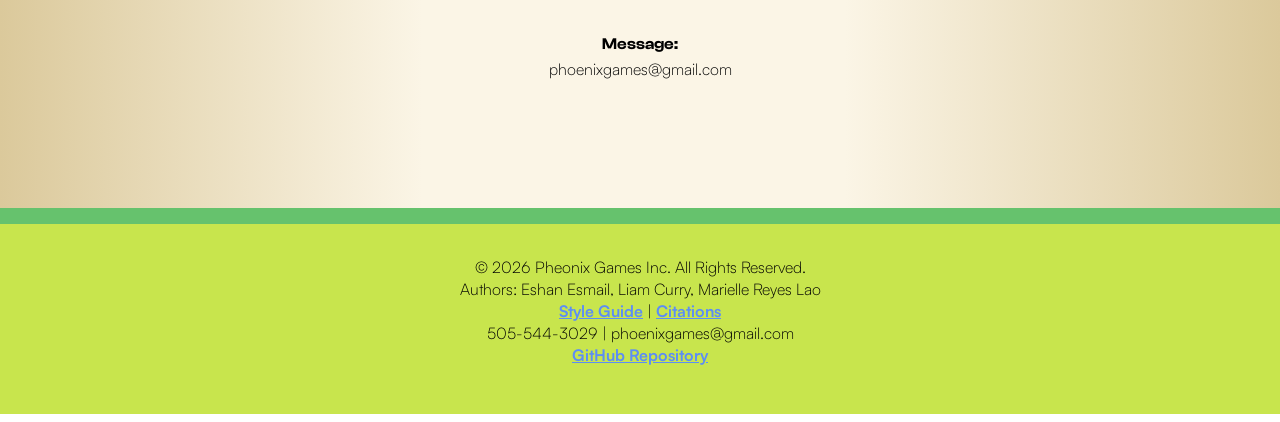
==== commit 3f4a7918: "Button styling, tweaks + fixes - Validated CSS and JS - Styled buttons and got review input labels t" ====
--- a/P1-Style_Guide_Template/P1-Style_Guide_Template/about.html
+++ b/P1-Style_Guide_Template/P1-Style_Guide_Template/about.html
@@ -42,10 +42,14 @@
         <p class="half-screen-element">
           We’re a small indie game studio, passionate about creating immersive
           simulation-type experiences that aim to give players a sense of
-          freedom and fun. <br /><br />
+          freedom and fun.
+        </p>
+        <p class="half-screen-element">
           With a deep appreciation for flight simulators and air combat games
           from our childhood, we're inspired to contribute our own ideas to this
-          space and create the types of fun that we seek as players.<br /><br />
+          space and create the types of fun that we seek as players.
+        </p>
+        <p class="half-screen-element">
           As a result, Phoenix Games was formed in 2018 and has since grown
           steadily to the studio we are now. With each new title, we continue to
           refine our unique approach to game design, aiming to deliver the best
--- a/P1-Style_Guide_Template/P1-Style_Guide_Template/css/main.css
+++ b/P1-Style_Guide_Template/P1-Style_Guide_Template/css/main.css
@@ -6,8 +6,20 @@
   background-color: #fbf5e6;
   font-family: "Satoshi";
   font-weight: normal;
-  margin: 0;
-  padding: 2rem;
+  margin-left: 6rem;
+  margin-right: 6rem;
+
+  /* Prevent clipping for header and footer that are set to 100vw */
+  overflow-x: clip;
+
+  /* Gradient stretches across the entire scrollable page */
+  background: linear-gradient(
+    to right,
+    #dbc99b 0%,
+    #fbf5e6 33%,
+    #fbf5e6 66%,
+    #dbc99b 100%
+  );
 }
 
 .element {
@@ -15,51 +27,6 @@
   border-top-width: 0.15rem;
   border-top-style: solid;
   border-top-color: #2036a8;
-}
-
-h1,
-h2,
-h3,
-h4,
-h5,
-h6 {
-  font-family: "Clash Display";
-  font-weight: bold;
-}
-
-h1 {
-  color: #5c8df6;
-}
-
-.header-margin {
-  margin-top: 6rem;
-}
-
-.header-margin2 {
-  margin-top: 3rem;
-}
-
-h4 {
-  margin-bottom: 0.25rem;
-}
-
-p {
-  font-family: "Satoshi";
-  font-weight: lighter;
-  margin-top: 0;
-}
-
-/* In-text links */
-p a {
-  color: #5c8df6;
-  transition-duration: 0.5s;
-}
-
-p a:hover,
-p a:focus {
-  outline: none;
-  color: #ff7a00;
-  text-decoration: none;
 }
 
 nav a {
@@ -101,6 +68,9 @@
   box-shadow: 0 4px 8px rgba(0, 0, 0, 0.2);
   /* horizontal offset | vertical offset | blur radius | color */
 
+  padding-left: 2rem;
+  padding-right: 2rem;
+  
   transition-duration: 0.5s;
 }
 
@@ -138,6 +108,9 @@
   border-radius: 25px;
   box-shadow: 0 4px 8px rgba(0, 0, 0, 0.25);
   /* horizontal offset | vertical offset | blur radius | color */
+
+  padding-left: 2rem;
+  padding-right: 2rem;
 
   transition-duration: 0.5s;
 }
@@ -247,7 +220,8 @@
   border: 2px solid #ff7a00;
 }
 
-input[type="radio"]:not(:disabled):hover {
+input[type="radio"]:not(:disabled):hover, 
+input[type="radio"]:not(:disabled):focus{
   scale: 1.05;
   box-shadow: 0 4px 8px rgba(0, 0, 0, 0.25);
   transition-duration: 0.25s;
@@ -299,31 +273,73 @@
   TEXT ELEMENTS -------------------
 */
 
+h1,
+h2,
+h3,
+h4,
+h5,
+h6 {
+  font-family: "Clash Display";
+  font-weight: bold;
+}
+
+h1 {
+  color: #5c8df6;
+}
+
+.header-margin {
+  margin-top: 6rem;
+}
+
+.header-margin2 {
+  margin-top: 3rem;
+}
+
+h4 {
+  margin-bottom: 0.25rem;
+}
+
+p {
+  font-family: "Satoshi";
+  font-weight: lighter;
+  margin-top: 0;
+}
+
+/* In-text links */
+p a {
+  color: #5c8df6;
+  font-weight: bold;
+  transition-duration: 0.5s;
+}
+
+p a:hover,
+p a:focus {
+  outline: none;
+  color: #ff7a00;
+  text-decoration: none;
+}
+
 /* 
   COMBINED ELEMENTS -------------------
 */
 
 .main-nav {
+  box-sizing: border-box;
   display: flex;
   flex-direction: column;
   align-items: center;
   text-align: center;
-  margin-bottom: 2rem;
   padding: 2rem;
-  background-image:
-    linear-gradient(
-      to right,
-      rgba(251, 245, 230, 0.3) 33%,
-      rgba(251, 245, 230, 0.3)
-    ),
-    url("../img/SkyBanner.png");
+  background-image: url("../img/SkyBanner.png");
   background-repeat: no-repeat;
   background-size: cover;
 
   /* Pushes header to screen edge, while keeping page padding */
-  width: 100%;
-  margin-left: -2rem;
-  margin-top: -2rem;
+  width: 100vw;
+  margin-left: -6rem;
+  margin-top: -1rem;
+  margin-bottom: 2rem;
+  border-bottom: 1rem solid #66c26d;
 }
 
 /* Product list stuff */
@@ -383,13 +399,13 @@
 }
 
 .event-list-description {
-  max-width: 25rem;
+  max-width: 24rem;
 }
 
 .event-list-item {
   text-decoration: none;
   transition-duration: 0.5s;
-  max-width: 25rem;
+  max-width: 24rem;
 }
 
 .event-image-link:focus,
@@ -406,6 +422,23 @@
   display: flex;
   gap: 20px;
   flex-wrap: wrap;
+}
+
+.flex-grid {
+  display: grid;
+  flex-direction: row;
+  grid-template-columns: 1fr 1fr;
+  align-items: start;
+  justify-content: center;
+  gap: 20px;
+}
+
+.flex-column {
+  display: flex;
+  flex-direction: column;
+  gap: 20px;
+  flex-wrap: wrap;
+  justify-content: center;
 }
 
 .event-list-item:hover,
@@ -478,15 +511,20 @@
 
 footer {
   text-align: center;
+  background-color: #c8e54d;
+  border-top: 1rem solid #66c26d;
+  padding-top: 2rem;
+  padding-bottom: 2rem;
   margin-top: 5rem;
-  background-color: #b5e61d;
-  border-top: 1rem solid #22b14c;
 
   /* Pushes footer to screen edge, while keeping page padding */
-  width: 100%;
-  margin-left: -2rem;
+  width: 100vw;
+  margin-left: -6rem;
   margin-bottom: -4rem;
-  padding: 2rem;
+}
+
+.element footer {
+  margin-bottom: 0;
 }
 
 /* NEW CSS things for Detail Product Page */
@@ -500,9 +538,43 @@
 }
 
 .game-cta {
+  border-top: 0.15rem solid #2036a8;
+}
+
+.game-info-column {
+  width: 100%;
+  max-width: 50rem;
+  margin: 0 auto;
+}
+
+.game-description-row {
+  max-width: 30rem;
+  grid-template-columns: 1fr 1fr;
+}
+
+.game-review-row {
+  grid-template-columns: 1fr 1fr 1fr;
+  text-align: center;
+}
+
+.game-review-input {
+  width: 20rem;
+  min-height: 10rem;
+  resize: none;
+}
+
+.submitreview {
+  width: 20rem;
+  border: none;
+  outline: none;
+}
+
+.game-buttons {
   margin-top: 2rem;
-  padding-top: 1.5rem;
-  border-top: 0.15rem solid #2036a8;
+  margin-bottom: 2rem;
+  /*padding-top: 1.5rem;*/
+  height: 100%;
+  max-height: 20rem;
 }
 
 .stack-container {
@@ -518,7 +590,6 @@
   justify-content: center;
   align-items: center;
   text-align: center;
-  padding-top: 1rem;
 }
 
 .centered dd dt {
@@ -567,7 +638,143 @@
   .half-screen-element {
     width: 100%;
   }
+
   .team-grid {
     grid-template-columns: 1fr;
   }
 }
+
+.checkout-layout {
+  display: grid;
+  grid-template-columns: minmax(0, 30rem) minmax(0, 1fr);
+  gap: 3rem;
+  max-width: 1200px;
+  margin: 0 auto;
+  align-items: start;
+}
+
+.checkout-layout .element {
+  border-top: none;
+}
+
+.checkout-layout .payment-form {
+  background-color: white;
+  border: 2px solid #2036a8;
+  border-radius: 25px;
+  padding: 1rem 1.5rem 1.5rem;
+  box-shadow: 0 8px 8px rgba(0, 0, 0, 0.1);
+}
+
+.checkout-layout .payment-form form {
+  padding: 0.5rem 0;
+}
+
+.checkout-layout .payment-form label {
+  color: #2036a8;
+}
+
+.checkout-layout .form-input {
+  width: 100%;
+  box-sizing: border-box;
+  padding: 0.7rem 0.9rem;
+  font-size: 1rem;
+  background-color: #fbf5e6;
+}
+
+.checkout-layout .form-input::placeholder {
+  color: #7a7a7a;
+}
+
+.checkout-layout .form-input:hover,
+.checkout-layout .form-input:focus,
+.checkout-layout .form-input:not(:placeholder-shown) {
+  background-color: #ffd21f;
+  border: 2px solid #ff7a00;
+}
+
+.checkout-layout .payment-form .button-input {
+  display: block;
+  text-align: center;
+  padding: 1rem;
+  font-size: 1.25rem;
+}
+
+.checkout-layout .checkout-table {
+  width: 100%;
+  border: 2px solid #2036a8;
+}
+
+/* "Game" and "Total" labels on the left */
+.checkout-layout .checkout-table th:first-child {
+  text-align: left;
+}
+
+/* Prices, quantity and totals on the right so the decimals line up */
+.checkout-layout .checkout-table th:not(:first-child),
+.checkout-layout .checkout-table td:not(.game-cell) {
+  text-align: right;
+  font-variant-numeric: tabular-nums;
+  white-space: nowrap;
+}
+
+/* Thin line between game rows */
+.checkout-layout .checkout-table td {
+  border-bottom: 1px solid #efe6cf;
+}
+
+/* Thumbnail on the left, game name beside it */
+.checkout-layout .game-cell {
+  display: flex;
+  flex-direction: row-reverse;
+  justify-content: flex-end;
+  align-items: center;
+  gap: 1rem;
+  text-align: left;
+}
+
+.checkout-layout .checkout-table img {
+  width: 64px;
+  margin: 0;
+  flex-shrink: 0;
+}
+
+.checkout-layout .game-name {
+  color: #2036a8;
+}
+
+/* Bigger total */
+.checkout-layout .total-row th {
+  font-size: 1.25rem;
+}
+
+@media (max-width: 1100px) {
+  .checkout-layout {
+    grid-template-columns: minmax(0, 1fr);
+    max-width: 600px;
+    gap: 1rem;
+  }
+}
+
+@media (max-width: 650px) {
+  .checkout-layout {
+    margin-left: -5rem;
+    margin-right: -5rem;
+  }
+
+  .checkout-layout .checkout-table th,
+  .checkout-layout .checkout-table td {
+    padding: 0.6rem;
+  }
+
+  .checkout-layout .checkout-table th:not(:first-child) {
+    white-space: normal;
+  }
+
+  .checkout-layout .checkout-table img {
+    width: 48px;
+  }
+}
+
+pre {
+  white-space: pre-wrap;
+}
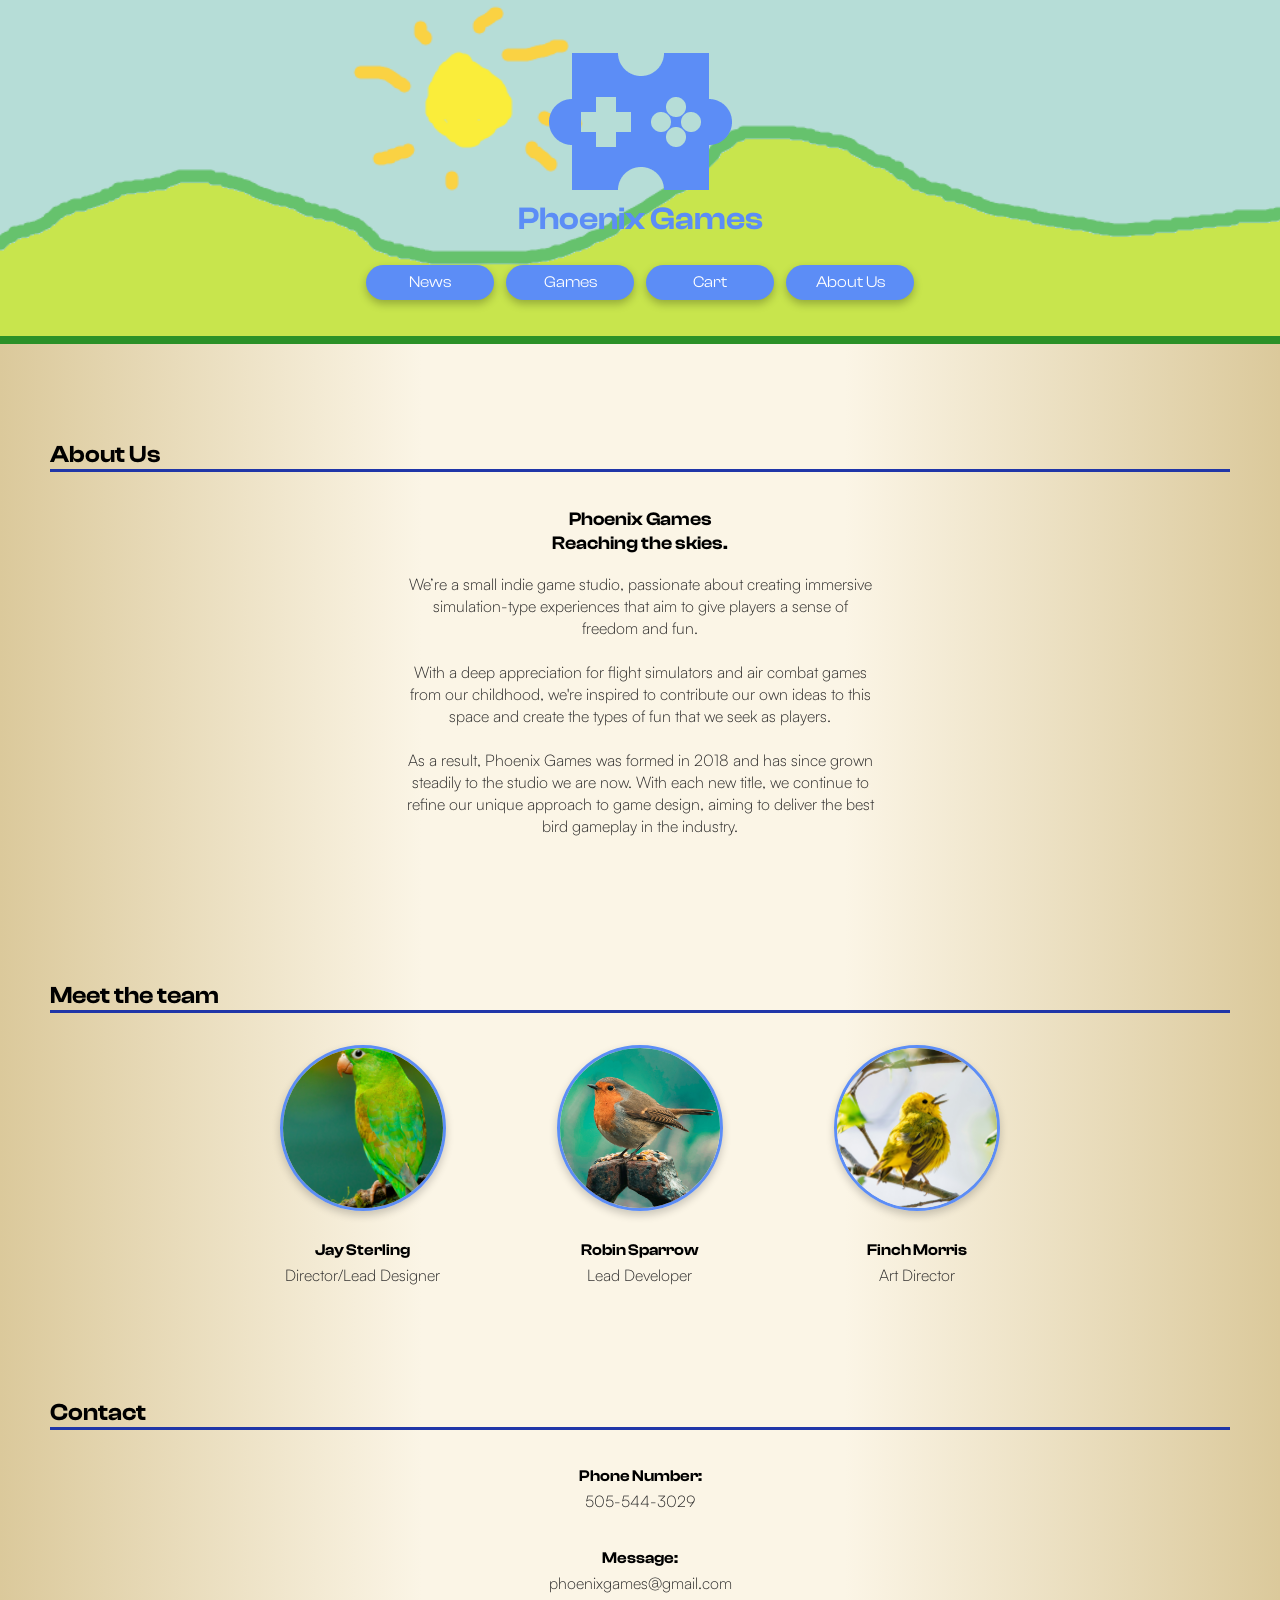
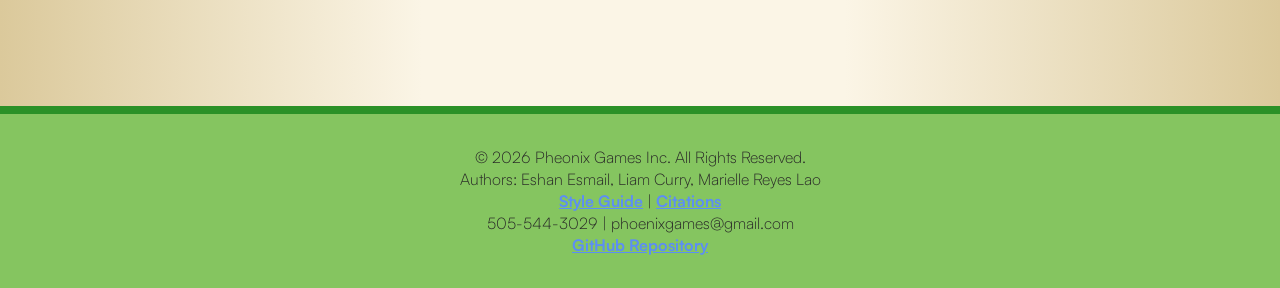
==== commit 0b9fa213: "Cleaning code" ====
--- a/P1-Style_Guide_Template/P1-Style_Guide_Template/about.html
+++ b/P1-Style_Guide_Template/P1-Style_Guide_Template/about.html
@@ -8,9 +8,11 @@
     <link href="css/fonts.css" type="text/css" rel="stylesheet" />
   </head>
 
+
   <body>
+    
     <!-- NAV -->
-    <header id="header">
+    <header id="header" class="header-margin">
       <div class="main-nav">
         <div class="logo-items">
           <h1>
@@ -32,76 +34,70 @@
       </div>
     </header>
 
-    <section id="company">
-      <h2 class="header-margin">About Us</h2>
-      <section class="element stack-container">
-        <h3>
-          Phoenix Games <br />
-          Reaching the skies.
-        </h3>
-        <p class="half-screen-element">
-          We’re a small indie game studio, passionate about creating immersive
-          simulation-type experiences that aim to give players a sense of
-          freedom and fun.
-        </p>
-        <p class="half-screen-element">
-          With a deep appreciation for flight simulators and air combat games
-          from our childhood, we're inspired to contribute our own ideas to this
-          space and create the types of fun that we seek as players.
-        </p>
-        <p class="half-screen-element">
-          As a result, Phoenix Games was formed in 2018 and has since grown
-          steadily to the studio we are now. With each new title, we continue to
-          refine our unique approach to game design, aiming to deliver the best
-          bird gameplay in the industry.
-        </p>
+    <!-- MAIN CONTENT -->
+    <main class="content">
+    
+
+      <section id="about-us" class="header-margin">
+        <h2 class="header-margin">About Us</h2>
+      
+        <div class="element stack-container">
+          <h3>Phoenix Games <br />Reaching the skies.</h3>
+          <p class="half-screen-element">
+            We’re a small indie game studio, passionate about creating immersive
+            simulation-type experiences that aim to give players a sense of
+            freedom and fun. <br /><br />
+
+            With a deep appreciation for flight simulators and air combat games
+            from our childhood, we're inspired to contribute our own ideas to this
+            space and create the types of fun that we seek as players.<br /><br />
+
+            As a result, Phoenix Games was formed in 2018 and has since grown
+            steadily to the studio we are now. With each new title, we continue to
+            refine our unique approach to game design, aiming to deliver the best
+            bird gameplay in the industry.
+          </p>
+        </div>
       </section>
+        
 
-      <section class="element stack-container">
-        <h3 class="header-margin2">Meet the team</h3>
-
+      <section id="team-listing">
+        <h2>Meet the team</h2>
+        
         <div class="team-grid">
           <div class="team-card">
-            <img
-              class="team-avatar"
-              src="img/bird1.jpg"
-              alt="Blue jay, avatar for Jay Sterling"
-            />
+            <img class="team-avatar" src="img/bird1.jpg" alt="Blue jay, avatar for Jay Sterling"/>
             <h4>Jay Sterling</h4>
             <p>Director/Lead Designer</p>
           </div>
 
           <div class="team-card">
-            <img
-              class="team-avatar"
-              src="img/bird2.jpg"
-              alt="Robin, avatar for Robin Sparrow"
-            />
+            <img class="team-avatar" src="img/bird2.jpg" alt="Robin, avatar for Robin Sparrow"/>
             <h4>Robin Sparrow</h4>
             <p>Lead Developer</p>
           </div>
 
           <div class="team-card">
-            <img
-              class="team-avatar"
-              src="img/bird3.jpg"
-              alt="Goldfinch, avatar for Finch Morris"
-            />
+            <img class="team-avatar" src="img/bird3.jpg" alt="Goldfinch, avatar for Finch Morris"/>
             <h4>Finch Morris</h4>
             <p>Art Director</p>
           </div>
         </div>
       </section>
 
-      <section class="element stack-container">
-        <h3 class="header-margin2">Contact</h3>
-        <h4>Phone Number:</h4>
-        <p>505-544-3029</p>
+      <section>
+        <h2 class="header-margin">Contact</h2>
+        
+        <div class="stack-container">
+          <h4>Phone Number:</h4>
+          <p>505-544-3029</p>
 
-        <h4>Message:</h4>
-        <p>phoenixgames@gmail.com</p>
+          <h4>Message:</h4>
+          <p>phoenixgames@gmail.com</p>
+        </div>
       </section>
-    </section>
+
+    </main>
 
     <footer>
       <p class="footer-info">
@@ -115,5 +111,6 @@
         >
       </p>
     </footer>
+
   </body>
 </html>
--- a/P1-Style_Guide_Template/P1-Style_Guide_Template/css/main.css
+++ b/P1-Style_Guide_Template/P1-Style_Guide_Template/css/main.css
@@ -2,32 +2,103 @@
   STYLE GUIDE STYLING 
   Default styling for the style guide 
 */
+html {
+  background-color: #2036a8;
+}
+
 body {
-  background-color: #fbf5e6;
+  margin: 0;
   font-family: "Satoshi";
   font-weight: normal;
-  margin-left: 6rem;
-  margin-right: 6rem;
-
-  /* Prevent clipping for header and footer that are set to 100vw */
-  overflow-x: clip;
-
+}
+
+main {
+  background-color: #fbf5e6;
   /* Gradient stretches across the entire scrollable page */
-  background: linear-gradient(
-    to right,
-    #dbc99b 0%,
-    #fbf5e6 33%,
-    #fbf5e6 66%,
-    #dbc99b 100%
-  );
-}
-
-.element {
+  background: linear-gradient(to right,
+      #dbc99b 0%,
+      #fbf5e6 33%,
+      #fbf5e6 66%,
+      #dbc99b 100%);
+  
+  padding-top: 6rem;
+  /*margin-left: 90px;
+  margin-right: 90px;*/
+}
+
+header {
+  text-align: center;
+  align-items: center;
+  background-image: url("../img/SkyBanner.png");
+  background-repeat: no-repeat;
+  background-size: cover;
+  background-position: center center;
+  border-bottom: 0.5rem solid #2b9127;
+  padding-top: 2rem;
   padding-bottom: 2rem;
-  border-top-width: 0.15rem;
-  border-top-style: solid;
-  border-top-color: #2036a8;
-}
+
+  /* Pushes header to screen edge, while keeping page padding */
+  width: 100vw;
+  position: relative;
+  left: 50%;
+  right: 50%;
+  margin-left: -50vw;
+  margin-right: -50vw;
+}
+
+footer {
+  text-align: center;
+  align-items: center;
+  padding-top: 2rem;
+  padding-bottom: 1rem;
+  
+  /* Pushes footer to screen edge, while keeping page padding */
+  width: 100vw;
+  position: relative;
+  left: 50%;
+  right: 50%;
+  margin-left: -50vw;
+  margin-right: -50vw;
+
+  background-color: #85c560;;
+  border-top: 0.5rem solid #2b9127;
+}
+
+p {
+  color:#272626;
+}
+
+/* Experimental, basic checkerboard background that scrolls infinitely*/
+.background-pattern {
+  background-image: url("../img/BasicPattern.png");
+  z-index: -1;
+  background-repeat: repeat;
+  background-size: 128px 128px;
+
+  inset: 0;
+  margin: 0;
+  padding: 0;
+
+  animation: diagonal-scroll 10s linear infinite;
+}
+
+@keyframes diagonal-scroll {
+  from{background-position: 0 0;}
+  to {background-position: 128px 128px;}
+}
+
+section {
+  margin-left: 50px;
+  margin-right: 50px;
+  padding-bottom: 6rem;
+}
+
+section h2 {
+  border-bottom-style: solid;
+  border-bottom-color: #2036a8;
+  margin: 0;
+}
+
 
 nav a {
   color: #5c8df6;
@@ -52,26 +123,46 @@
   INTERACTIVE ELEMENTS -------------------
 */
 
-/* Styling for the input buttons */
-.button-input {
+/* Styling for the buttons */
+.button-input, .button-nav, .submit-button, .reset-button {
   display: inline-block;
+  align-items: center;
+
   padding: 0.5rem;
-
-  color: white;
-  background-color: #ff7a00;
+  min-width: 7rem;
+  min-height: 1.1rem;
+  transition-duration: 0.5s;
+  border-radius: 25px;
+  margin: 0.25rem;
+  box-shadow: 0 4px 8px rgba(0, 0, 0, 0.25);
 
   text-decoration: none;
   font-family: "Clash Display";
-
+  text-align: center;
   outline: none;
-  border-radius: 25px;
-  box-shadow: 0 4px 8px rgba(0, 0, 0, 0.2);
-  /* horizontal offset | vertical offset | blur radius | color */
-
-  padding-left: 2rem;
-  padding-right: 2rem;
-  
-  transition-duration: 0.5s;
+
+  white-space: nowrap;
+}
+
+.button-input {
+  color: white;
+  background-color: #ff7a00;
+}
+
+.button-nav {
+  color: white;
+  background-color: #5c8df6;
+}
+
+.submit-button {
+  color: white;
+  background-color: #ff7a00;
+  border: none;
+}
+
+.reset-button {
+  color: white;
+  background-color: #5c8df6;
 }
 
 .button-input:hover,
@@ -93,75 +184,11 @@
 }
 
 /* Styling for the navigation buttons */
-.button-nav {
-  display: inline-block;
-  padding: 0.5rem;
-  margin: 0.25rem;
-
-  color: white;
-  background-color: #5c8df6;
-
-  text-decoration: none;
-  font-family: "Clash Display";
-
-  outline: none;
-  border-radius: 25px;
-  box-shadow: 0 4px 8px rgba(0, 0, 0, 0.25);
-  /* horizontal offset | vertical offset | blur radius | color */
-
-  padding-left: 2rem;
-  padding-right: 2rem;
-
-  transition-duration: 0.5s;
-}
-
 .button-nav:hover,
 .button-nav:focus {
   color: white;
   background-color: #2036a8;
   scale: 1.05;
-}
-
-/* Submit Button */
-.submit-button {
-  display: inline-block;
-  padding: 0.5rem;
-
-  color: white;
-  background-color: #ff7a00;
-
-  text-decoration: none;
-  font-family: "Clash Display";
-
-  border-radius: 25px;
-  box-shadow: 0 4px 8px rgba(0, 0, 0, 0.2);
-  /* horizontal offset | vertical offset | blur radius | color */
-
-  transition-duration: 0.5s;
-
-  border: none;
-  outline: none;
-}
-
-/* Reset Button */
-.reset-button {
-  display: inline-block;
-  padding: 0.5rem;
-
-  color: white;
-  background-color: #5c8df6;
-
-  text-decoration: none;
-  font-family: "Clash Display";
-
-  border-radius: 25px;
-  box-shadow: 0 4px 8px rgba(0, 0, 0, 0.2);
-  /* horizontal offset | vertical offset | blur radius | color */
-
-  transition-duration: 0.5s;
-
-  border: none;
-  outline: none;
 }
 
 /* Image Link */
@@ -220,8 +247,7 @@
   border: 2px solid #ff7a00;
 }
 
-input[type="radio"]:not(:disabled):hover, 
-input[type="radio"]:not(:disabled):focus{
+input[type="radio"]:not(:disabled):hover {
   scale: 1.05;
   box-shadow: 0 4px 8px rgba(0, 0, 0, 0.25);
   transition-duration: 0.25s;
@@ -287,12 +313,8 @@
   color: #5c8df6;
 }
 
-.header-margin {
-  margin-top: 6rem;
-}
-
 .header-margin2 {
-  margin-top: 3rem;
+  padding-top: 3rem;
 }
 
 h4 {
@@ -323,25 +345,6 @@
   COMBINED ELEMENTS -------------------
 */
 
-.main-nav {
-  box-sizing: border-box;
-  display: flex;
-  flex-direction: column;
-  align-items: center;
-  text-align: center;
-  padding: 2rem;
-  background-image: url("../img/SkyBanner.png");
-  background-repeat: no-repeat;
-  background-size: cover;
-
-  /* Pushes header to screen edge, while keeping page padding */
-  width: 100vw;
-  margin-left: -6rem;
-  margin-top: -1rem;
-  margin-bottom: 2rem;
-  border-bottom: 1rem solid #66c26d;
-}
-
 /* Product list stuff */
 .product-name {
   margin-top: 3rem;
@@ -399,13 +402,13 @@
 }
 
 .event-list-description {
-  max-width: 24rem;
+  max-width: 25rem;
 }
 
 .event-list-item {
   text-decoration: none;
   transition-duration: 0.5s;
-  max-width: 24rem;
+  max-width: 25rem;
 }
 
 .event-image-link:focus,
@@ -509,24 +512,6 @@
   height: auto;
 }
 
-footer {
-  text-align: center;
-  background-color: #c8e54d;
-  border-top: 1rem solid #66c26d;
-  padding-top: 2rem;
-  padding-bottom: 2rem;
-  margin-top: 5rem;
-
-  /* Pushes footer to screen edge, while keeping page padding */
-  width: 100vw;
-  margin-left: -6rem;
-  margin-bottom: -4rem;
-}
-
-.element footer {
-  margin-bottom: 0;
-}
-
 /* NEW CSS things for Detail Product Page */
 .game-info dt {
   font-family: "Clash Display";
@@ -558,15 +543,9 @@
 }
 
 .game-review-input {
-  width: 20rem;
-  min-height: 10rem;
-  resize: none;
-}
-
-.submitreview {
-  width: 20rem;
-  border: none;
-  outline: none;
+  width: 100%;
+  height: 100%;
+  padding-bottom: 10rem;
 }
 
 .game-buttons {
@@ -600,11 +579,16 @@
 /* Meet the Team - 3 column grid */
 .team-grid {
   display: grid;
+  flex-direction: column;
+  text-align: center;
+  align-items: center;
+  padding-top: 1rem;
+
   grid-template-columns: repeat(3, 1fr);
   gap: 2rem;
-  width: 100%;
   max-width: 50rem;
   margin-top: 1rem;
+  margin-inline: auto;
 }
 
 .team-card {
@@ -642,139 +626,4 @@
   .team-grid {
     grid-template-columns: 1fr;
   }
-}
-
-.checkout-layout {
-  display: grid;
-  grid-template-columns: minmax(0, 30rem) minmax(0, 1fr);
-  gap: 3rem;
-  max-width: 1200px;
-  margin: 0 auto;
-  align-items: start;
-}
-
-.checkout-layout .element {
-  border-top: none;
-}
-
-.checkout-layout .payment-form {
-  background-color: white;
-  border: 2px solid #2036a8;
-  border-radius: 25px;
-  padding: 1rem 1.5rem 1.5rem;
-  box-shadow: 0 8px 8px rgba(0, 0, 0, 0.1);
-}
-
-.checkout-layout .payment-form form {
-  padding: 0.5rem 0;
-}
-
-.checkout-layout .payment-form label {
-  color: #2036a8;
-}
-
-.checkout-layout .form-input {
-  width: 100%;
-  box-sizing: border-box;
-  padding: 0.7rem 0.9rem;
-  font-size: 1rem;
-  background-color: #fbf5e6;
-}
-
-.checkout-layout .form-input::placeholder {
-  color: #7a7a7a;
-}
-
-.checkout-layout .form-input:hover,
-.checkout-layout .form-input:focus,
-.checkout-layout .form-input:not(:placeholder-shown) {
-  background-color: #ffd21f;
-  border: 2px solid #ff7a00;
-}
-
-.checkout-layout .payment-form .button-input {
-  display: block;
-  text-align: center;
-  padding: 1rem;
-  font-size: 1.25rem;
-}
-
-.checkout-layout .checkout-table {
-  width: 100%;
-  border: 2px solid #2036a8;
-}
-
-/* "Game" and "Total" labels on the left */
-.checkout-layout .checkout-table th:first-child {
-  text-align: left;
-}
-
-/* Prices, quantity and totals on the right so the decimals line up */
-.checkout-layout .checkout-table th:not(:first-child),
-.checkout-layout .checkout-table td:not(.game-cell) {
-  text-align: right;
-  font-variant-numeric: tabular-nums;
-  white-space: nowrap;
-}
-
-/* Thin line between game rows */
-.checkout-layout .checkout-table td {
-  border-bottom: 1px solid #efe6cf;
-}
-
-/* Thumbnail on the left, game name beside it */
-.checkout-layout .game-cell {
-  display: flex;
-  flex-direction: row-reverse;
-  justify-content: flex-end;
-  align-items: center;
-  gap: 1rem;
-  text-align: left;
-}
-
-.checkout-layout .checkout-table img {
-  width: 64px;
-  margin: 0;
-  flex-shrink: 0;
-}
-
-.checkout-layout .game-name {
-  color: #2036a8;
-}
-
-/* Bigger total */
-.checkout-layout .total-row th {
-  font-size: 1.25rem;
-}
-
-@media (max-width: 1100px) {
-  .checkout-layout {
-    grid-template-columns: minmax(0, 1fr);
-    max-width: 600px;
-    gap: 1rem;
-  }
-}
-
-@media (max-width: 650px) {
-  .checkout-layout {
-    margin-left: -5rem;
-    margin-right: -5rem;
-  }
-
-  .checkout-layout .checkout-table th,
-  .checkout-layout .checkout-table td {
-    padding: 0.6rem;
-  }
-
-  .checkout-layout .checkout-table th:not(:first-child) {
-    white-space: normal;
-  }
-
-  .checkout-layout .checkout-table img {
-    width: 48px;
-  }
-}
-
-pre {
-  white-space: pre-wrap;
-}
+}
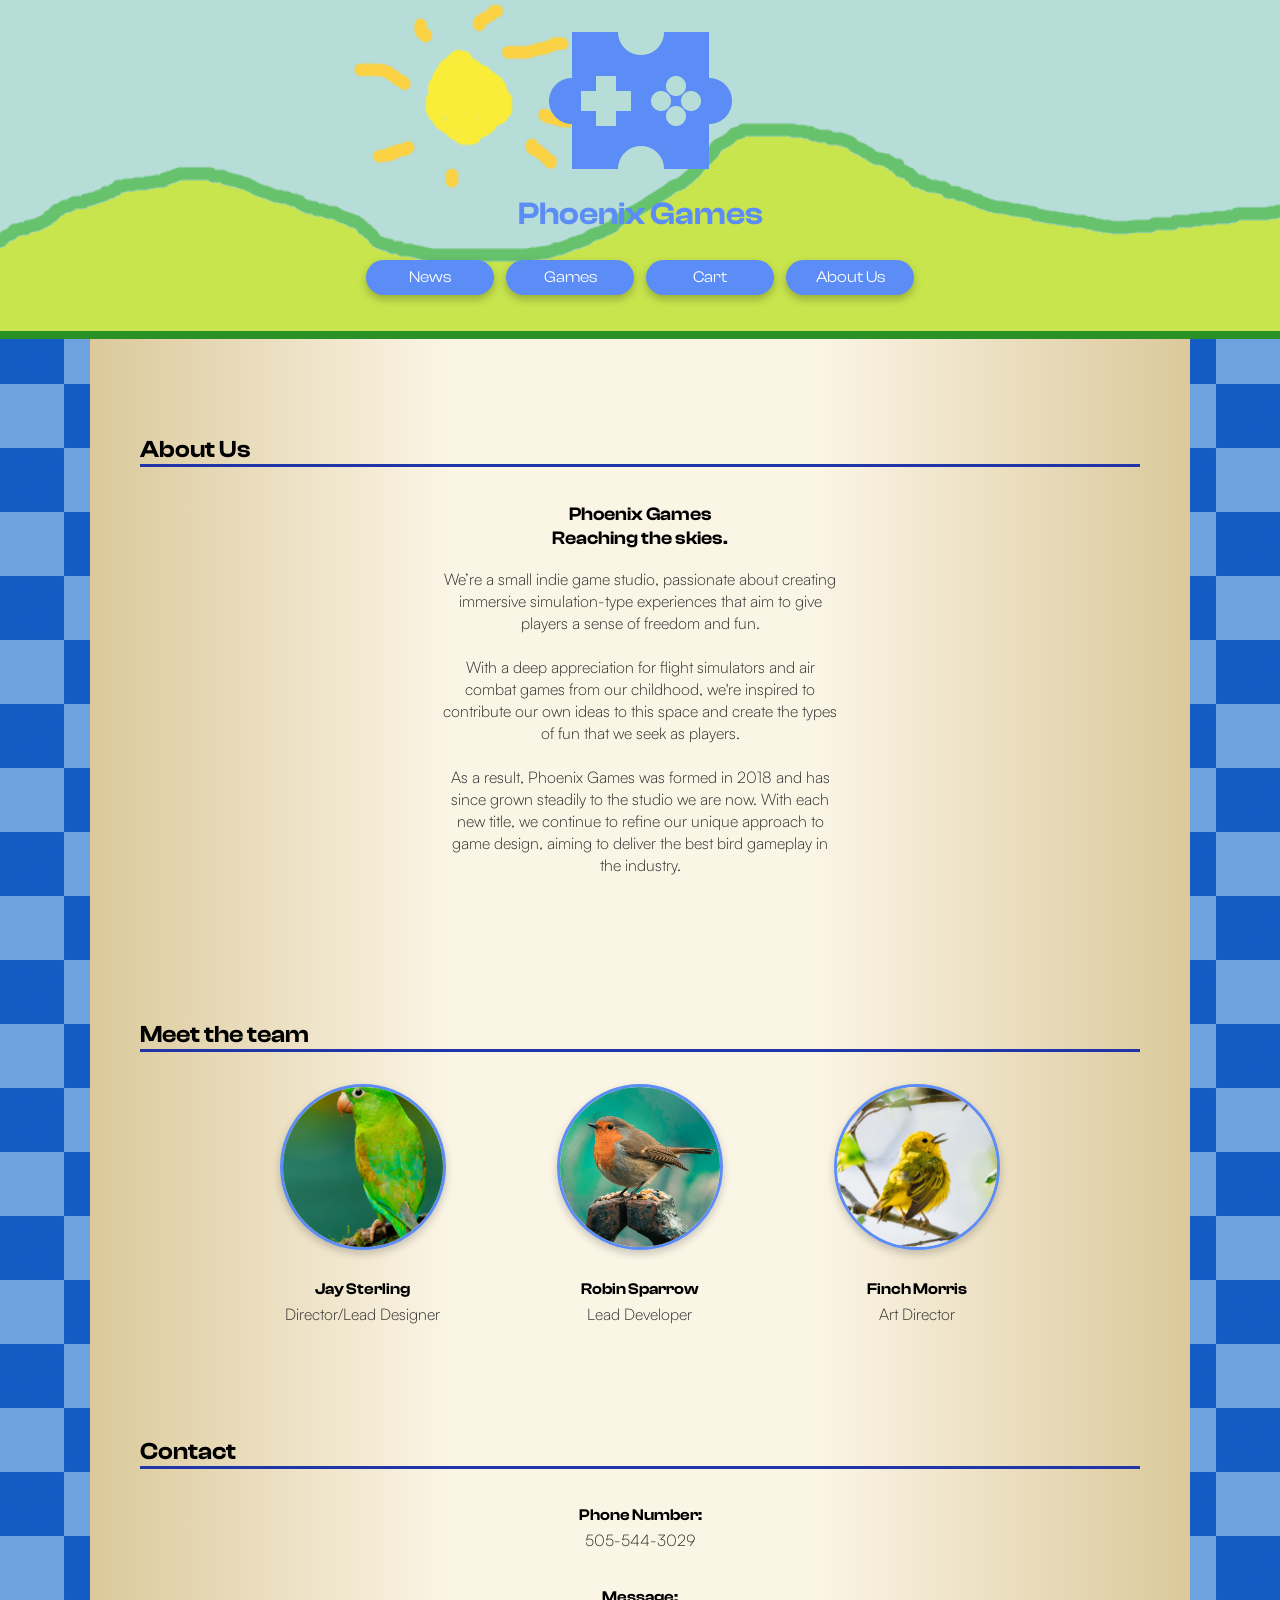
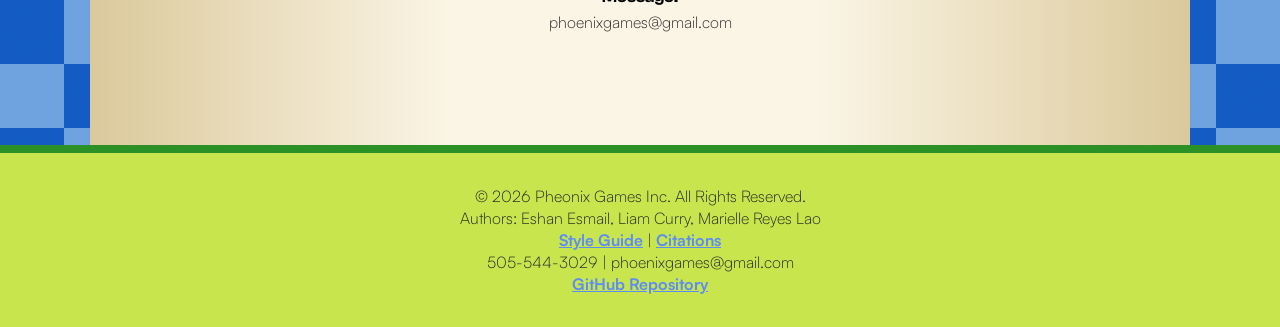
==== commit 644b58c7: "Adding cleaner code/branch differences into main ver" ====
--- a/P1-Style_Guide_Template/P1-Style_Guide_Template/about.html
+++ b/P1-Style_Guide_Template/P1-Style_Guide_Template/about.html
@@ -9,35 +9,32 @@
   </head>
 
 
-  <body>
-    
-    <!-- NAV -->
-    <header id="header" class="header-margin">
+  <body class="background-pattern">
+    <!-- HEADER -->
+    <header id="header">
       <div class="main-nav">
+        
+        <!-- Logo -->
         <div class="logo-items">
-          <h1>
-            <img
-              class="logo-image"
-              src="img/CompanyLogo.png"
-              alt="Company Logo"
-            />
-            <br />
-            Phoenix Games
-          </h1>
+          <img class="logo-image" src="img/CompanyLogo.png" alt="Company Logo"/>
+          <h1>Phoenix Games </h1>
         </div>
+
+        <!-- Navigation -->
         <nav class="nav-buttons">
           <a href="index.html#events" class="button-nav">News</a>
           <a href="index.html#product-list" class="button-nav">Games</a>
           <a href="checkout.html" class="button-nav">Cart</a>
           <a href="about.html" class="button-nav">About Us</a>
         </nav>
+
       </div>
     </header>
 
     <!-- MAIN CONTENT -->
-    <main class="content">
-    
-
+    <main>
+      
+      <!-- About Us Section -->
       <section id="about-us" class="header-margin">
         <h2 class="header-margin">About Us</h2>
       
@@ -60,7 +57,7 @@
         </div>
       </section>
         
-
+      <!-- Team Listing Section -->
       <section id="team-listing">
         <h2>Meet the team</h2>
         
@@ -85,6 +82,7 @@
         </div>
       </section>
 
+      <!-- Contact Information Section -->
       <section>
         <h2 class="header-margin">Contact</h2>
         
@@ -98,7 +96,8 @@
       </section>
 
     </main>
-
+    
+    <!-- FOOTER -->
     <footer>
       <p class="footer-info">
         © 2026 Pheonix Games Inc. All Rights Reserved.<br />
@@ -113,4 +112,4 @@
     </footer>
 
   </body>
-</html>
+</html>
--- a/P1-Style_Guide_Template/P1-Style_Guide_Template/css/main.css
+++ b/P1-Style_Guide_Template/P1-Style_Guide_Template/css/main.css
@@ -2,8 +2,9 @@
   STYLE GUIDE STYLING 
   Default styling for the style guide 
 */
+
 html {
-  background-color: #2036a8;
+  background-color: #5c8df6;
 }
 
 body {
@@ -22,9 +23,13 @@
       #dbc99b 100%);
   
   padding-top: 6rem;
-  /*margin-left: 90px;
-  margin-right: 90px;*/
-}
+  margin-left: 90px;
+  margin-right: 90px;
+}
+
+
+
+
 
 header {
   text-align: center;
@@ -60,7 +65,7 @@
   margin-left: -50vw;
   margin-right: -50vw;
 
-  background-color: #85c560;;
+  background-color: #c8e54d;
   border-top: 0.5rem solid #2b9127;
 }
 
@@ -68,7 +73,8 @@
   color:#272626;
 }
 
-/* Experimental, basic checkerboard background that scrolls infinitely*/
+
+/*Basic checkerboard background that scrolls infinitely*/
 .background-pattern {
   background-image: url("../img/BasicPattern.png");
   z-index: -1;
@@ -87,6 +93,7 @@
   to {background-position: 128px 128px;}
 }
 
+
 section {
   margin-left: 50px;
   margin-right: 50px;
@@ -98,6 +105,7 @@
   border-bottom-color: #2036a8;
   margin: 0;
 }
+
 
 
 nav a {
@@ -123,7 +131,7 @@
   INTERACTIVE ELEMENTS -------------------
 */
 
-/* Styling for the buttons */
+/* Styling for the input buttons */
 .button-input, .button-nav, .submit-button, .reset-button {
   display: inline-block;
   align-items: center;
@@ -183,12 +191,32 @@
   filter: brightness(0.75);
 }
 
-/* Styling for the navigation buttons */
 .button-nav:hover,
 .button-nav:focus {
   color: white;
   background-color: #2036a8;
   scale: 1.05;
+}
+
+/* Submit Button */
+.submit-button {
+  display: inline-block;
+  padding: 0.5rem;
+
+  color: white;
+  background-color: #ff7a00;
+
+  text-decoration: none;
+  font-family: "Clash Display";
+
+  border-radius: 25px;
+  box-shadow: 0 4px 8px rgba(0, 0, 0, 0.2);
+  /* horizontal offset | vertical offset | blur radius | color */
+
+  transition-duration: 0.5s;
+
+  border: none;
+  outline: none;
 }
 
 /* Image Link */
@@ -247,7 +275,8 @@
   border: 2px solid #ff7a00;
 }
 
-input[type="radio"]:not(:disabled):hover {
+input[type="radio"]:not(:disabled):hover, 
+input[type="radio"]:not(:disabled):focus{
   scale: 1.05;
   box-shadow: 0 4px 8px rgba(0, 0, 0, 0.25);
   transition-duration: 0.25s;
@@ -396,19 +425,21 @@
 }
 
 .event-image {
+  width: 100%;
+  height: 100%;
   border-radius: 1em;
   border: 0.2em solid #5c8df6;
   object-fit: fill;
 }
 
 .event-list-description {
-  max-width: 25rem;
+  max-width: 24rem;
 }
 
 .event-list-item {
   text-decoration: none;
   transition-duration: 0.5s;
-  max-width: 25rem;
+  max-width: 24rem;
 }
 
 .event-image-link:focus,
@@ -422,9 +453,11 @@
 }
 
 .flex-container {
-  display: flex;
+  display: inline-flex;
   gap: 20px;
   flex-wrap: wrap;
+
+  flex: 1 1 auto;
 }
 
 .flex-grid {
@@ -543,9 +576,19 @@
 }
 
 .game-review-input {
-  width: 100%;
-  height: 100%;
-  padding-bottom: 10rem;
+  width: 20rem;
+  min-height: 10rem;
+  resize: none;
+}
+
+fieldset {
+  border: none;
+}
+
+.submitreview {
+  width: 20rem;
+  border: none;
+  outline: none;
 }
 
 .game-buttons {
@@ -626,4 +669,139 @@
   .team-grid {
     grid-template-columns: 1fr;
   }
-}+}
+
+.checkout-layout {
+  display: grid;
+  grid-template-columns: minmax(0, 30rem) minmax(0, 1fr);
+  gap: 3rem;
+  max-width: 1200px;
+  margin: 0 auto;
+  align-items: start;
+}
+
+.checkout-layout .element {
+  border-top: none;
+}
+
+.checkout-layout .payment-form {
+  background-color: white;
+  border: 2px solid #2036a8;
+  border-radius: 25px;
+  padding: 1rem 1.5rem 1.5rem;
+  box-shadow: 0 8px 8px rgba(0, 0, 0, 0.1);
+}
+
+.checkout-layout .payment-form form {
+  padding: 0.5rem 0;
+}
+
+.checkout-layout .payment-form label {
+  color: #2036a8;
+}
+
+.checkout-layout .form-input {
+  width: 100%;
+  box-sizing: border-box;
+  padding: 0.7rem 0.9rem;
+  font-size: 1rem;
+  background-color: #fbf5e6;
+}
+
+.checkout-layout .form-input::placeholder {
+  color: #7a7a7a;
+}
+
+.checkout-layout .form-input:hover,
+.checkout-layout .form-input:focus,
+.checkout-layout .form-input:not(:placeholder-shown) {
+  background-color: #ffd21f;
+  border: 2px solid #ff7a00;
+}
+
+.checkout-layout .payment-form .button-input {
+  display: block;
+  text-align: center;
+  padding: 1rem;
+  font-size: 1.25rem;
+}
+
+.checkout-layout .checkout-table {
+  width: 100%;
+  border: 2px solid #2036a8;
+}
+
+/* "Game" and "Total" labels on the left */
+.checkout-layout .checkout-table th:first-child {
+  text-align: left;
+}
+
+/* Prices, quantity and totals on the right so the decimals line up */
+.checkout-layout .checkout-table th:not(:first-child),
+.checkout-layout .checkout-table td:not(.game-cell) {
+  text-align: right;
+  font-variant-numeric: tabular-nums;
+  white-space: nowrap;
+}
+
+/* Thin line between game rows */
+.checkout-layout .checkout-table td {
+  border-bottom: 1px solid #efe6cf;
+}
+
+/* Thumbnail on the left, game name beside it */
+.checkout-layout .game-cell {
+  display: flex;
+  flex-direction: row-reverse;
+  justify-content: flex-end;
+  align-items: center;
+  gap: 1rem;
+  text-align: left;
+}
+
+.checkout-layout .checkout-table img {
+  width: 64px;
+  margin: 0;
+  flex-shrink: 0;
+}
+
+.checkout-layout .game-name {
+  color: #2036a8;
+}
+
+/* Bigger total */
+.checkout-layout .total-row th {
+  font-size: 1.25rem;
+}
+
+@media (max-width: 1100px) {
+  .checkout-layout {
+    grid-template-columns: minmax(0, 1fr);
+    max-width: 600px;
+    gap: 1rem;
+  }
+}
+
+@media (max-width: 650px) {
+  .checkout-layout {
+    margin-left: -5rem;
+    margin-right: -5rem;
+  }
+
+  .checkout-layout .checkout-table th,
+  .checkout-layout .checkout-table td {
+    padding: 0.6rem;
+  }
+
+  .checkout-layout .checkout-table th:not(:first-child) {
+    white-space: normal;
+  }
+
+  .checkout-layout .checkout-table img {
+    width: 48px;
+  }
+}
+
+pre {
+  white-space: pre-wrap;
+}
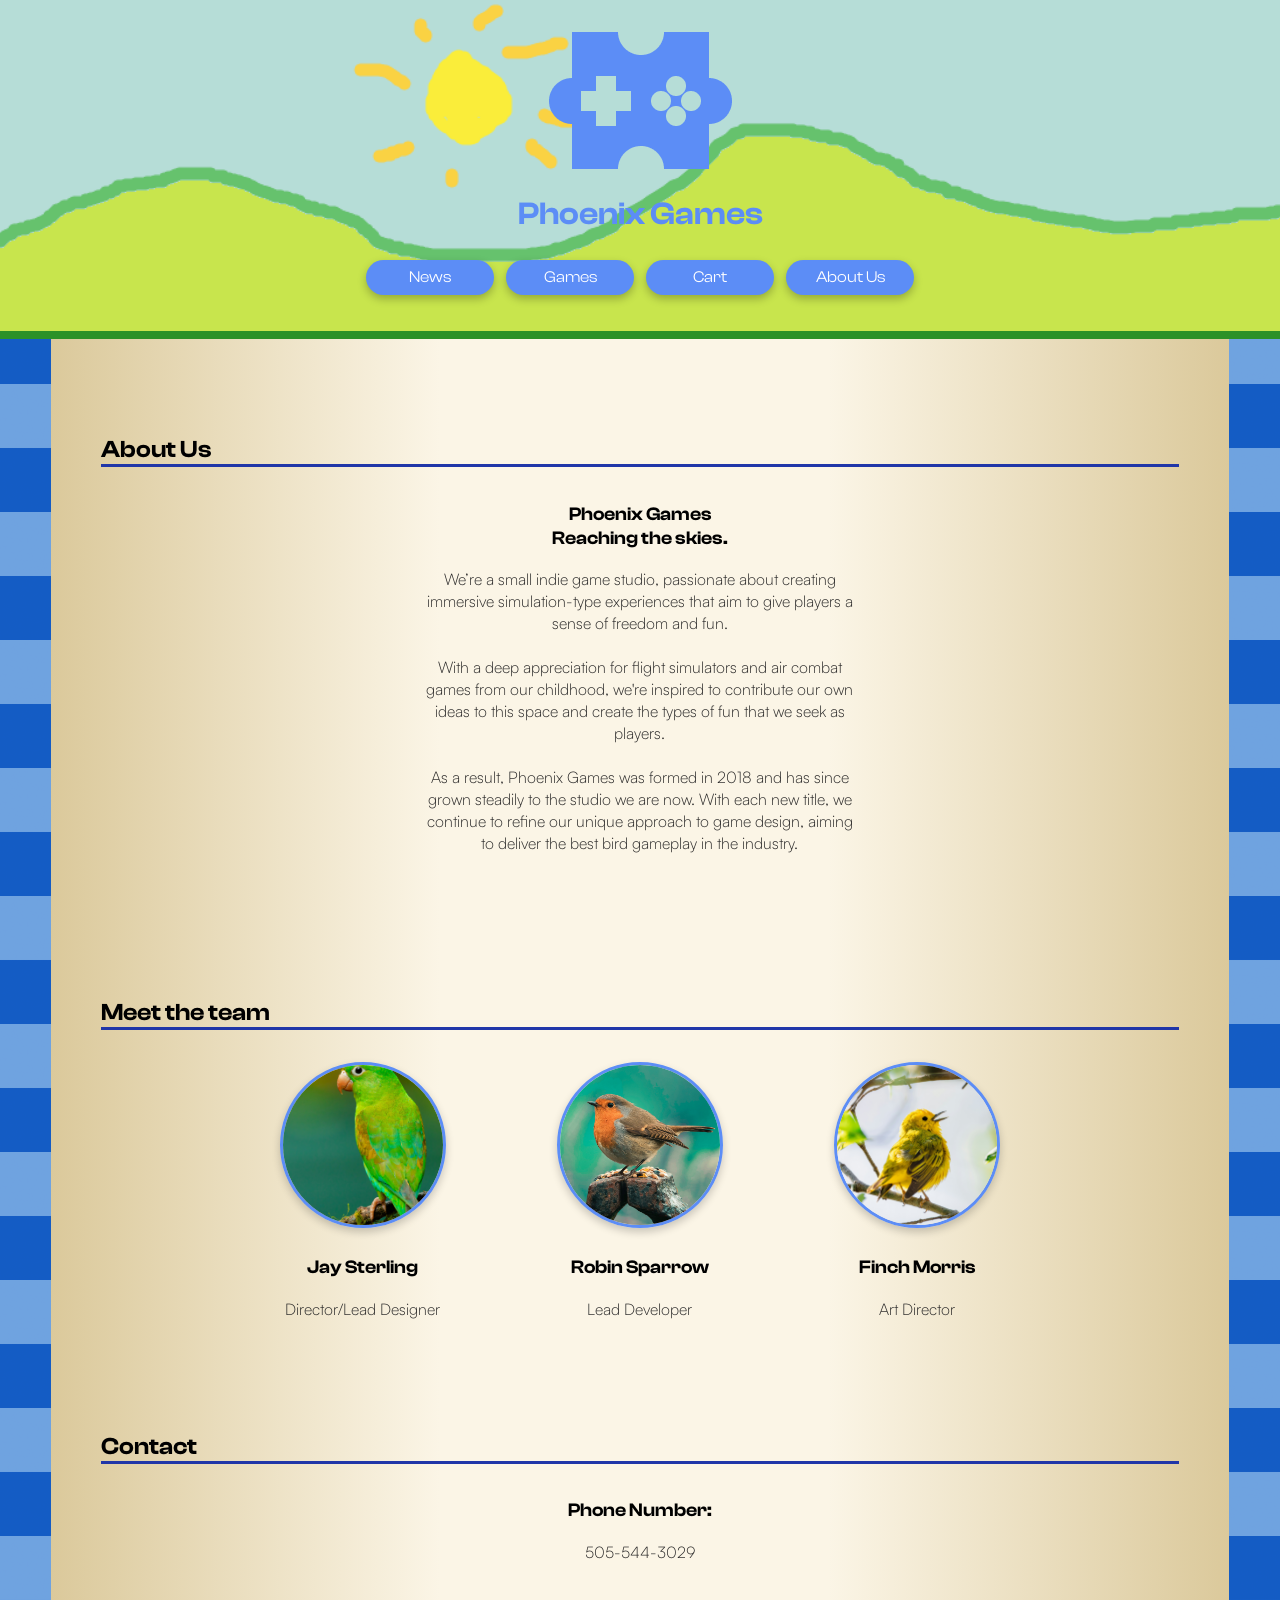
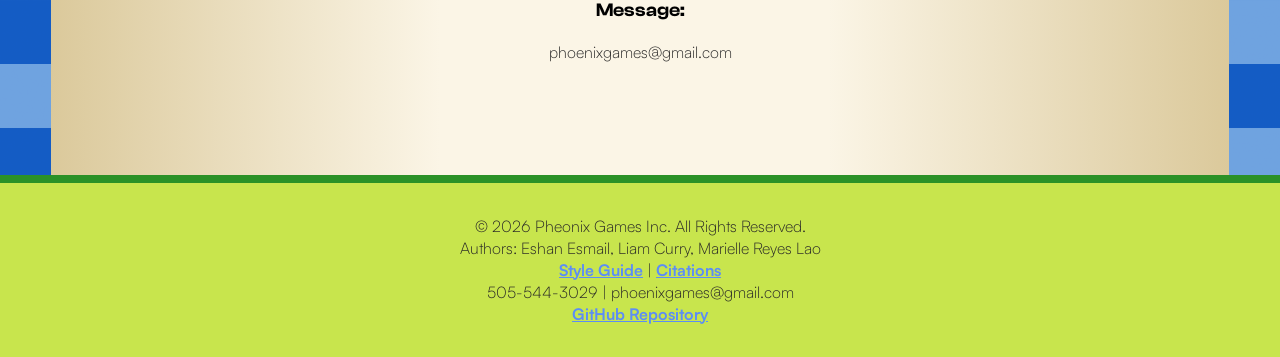
==== commit 3677453c: "Button Styling + More Validation Fixes" ====
--- a/P1-Style_Guide_Template/P1-Style_Guide_Template/about.html
+++ b/P1-Style_Guide_Template/P1-Style_Guide_Template/about.html
@@ -64,19 +64,19 @@
         <div class="team-grid">
           <div class="team-card">
             <img class="team-avatar" src="img/bird1.jpg" alt="Blue jay, avatar for Jay Sterling"/>
-            <h4>Jay Sterling</h4>
+            <h3>Jay Sterling</h3>
             <p>Director/Lead Designer</p>
           </div>
 
           <div class="team-card">
             <img class="team-avatar" src="img/bird2.jpg" alt="Robin, avatar for Robin Sparrow"/>
-            <h4>Robin Sparrow</h4>
+            <h3>Robin Sparrow</h3>
             <p>Lead Developer</p>
           </div>
 
           <div class="team-card">
             <img class="team-avatar" src="img/bird3.jpg" alt="Goldfinch, avatar for Finch Morris"/>
-            <h4>Finch Morris</h4>
+            <h3>Finch Morris</h3>
             <p>Art Director</p>
           </div>
         </div>
@@ -87,10 +87,10 @@
         <h2 class="header-margin">Contact</h2>
         
         <div class="stack-container">
-          <h4>Phone Number:</h4>
+          <h3>Phone Number:</h3>
           <p>505-544-3029</p>
 
-          <h4>Message:</h4>
+          <h3>Message:</h3>
           <p>phoenixgames@gmail.com</p>
         </div>
       </section>
--- a/P1-Style_Guide_Template/P1-Style_Guide_Template/css/main.css
+++ b/P1-Style_Guide_Template/P1-Style_Guide_Template/css/main.css
@@ -23,8 +23,8 @@
       #dbc99b 100%);
   
   padding-top: 6rem;
-  margin-left: 90px;
-  margin-right: 90px;
+  margin-left: 4vw;
+  margin-right: 4vw;
 }
 
 
@@ -105,8 +105,6 @@
   border-bottom-color: #2036a8;
   margin: 0;
 }
-
-
 
 nav a {
   color: #5c8df6;
@@ -500,6 +498,20 @@
   margin-bottom: 1.5rem;
 }
 
+.full-width-button {
+  width: 100%;
+  padding-top: 1rem;
+  padding-bottom: 1rem;
+  margin-bottom: 5rem;
+}
+
+.half-width-button {
+  width: 50%;
+  padding-top: 1rem;
+  padding-bottom: 1rem;
+  margin-bottom: 5rem;
+}
+
 .game-cell {
   text-align: center;
 }
@@ -802,6 +814,7 @@
   }
 }
 
+
 pre {
   white-space: pre-wrap;
 }
